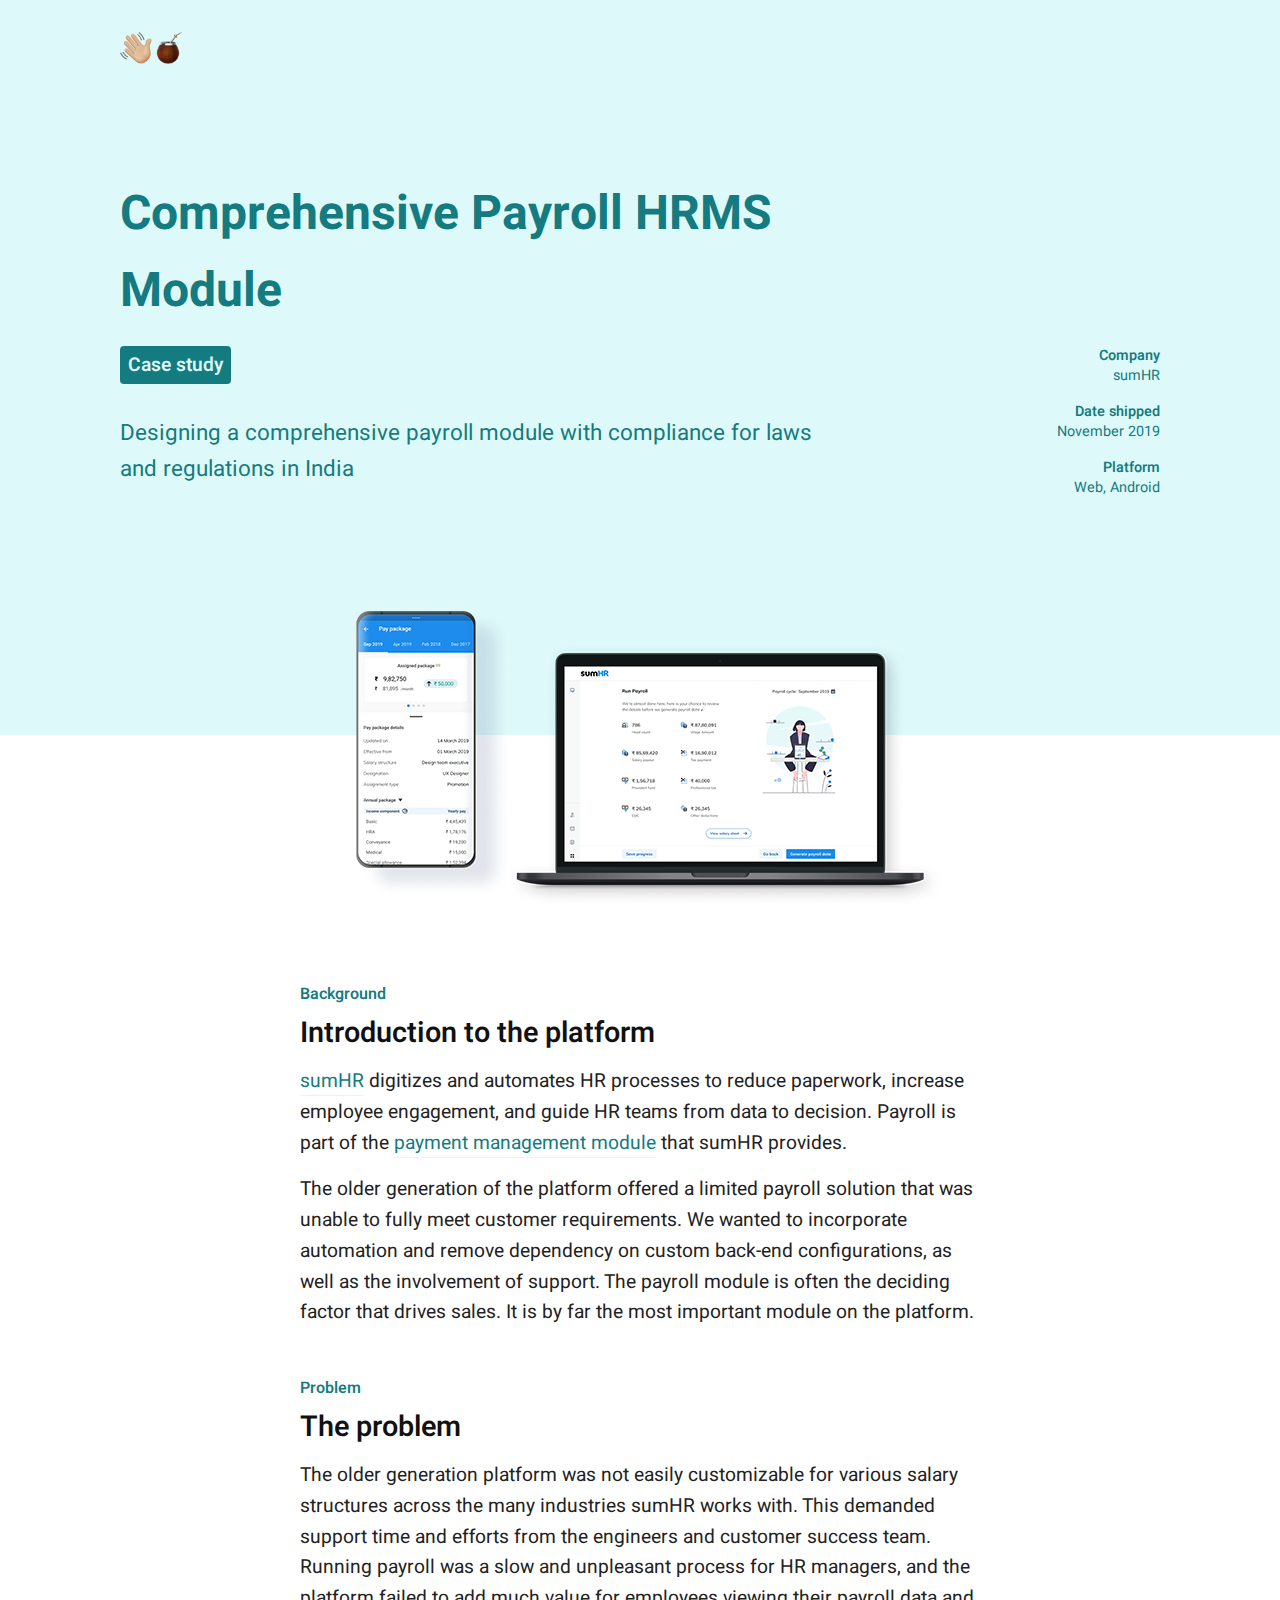
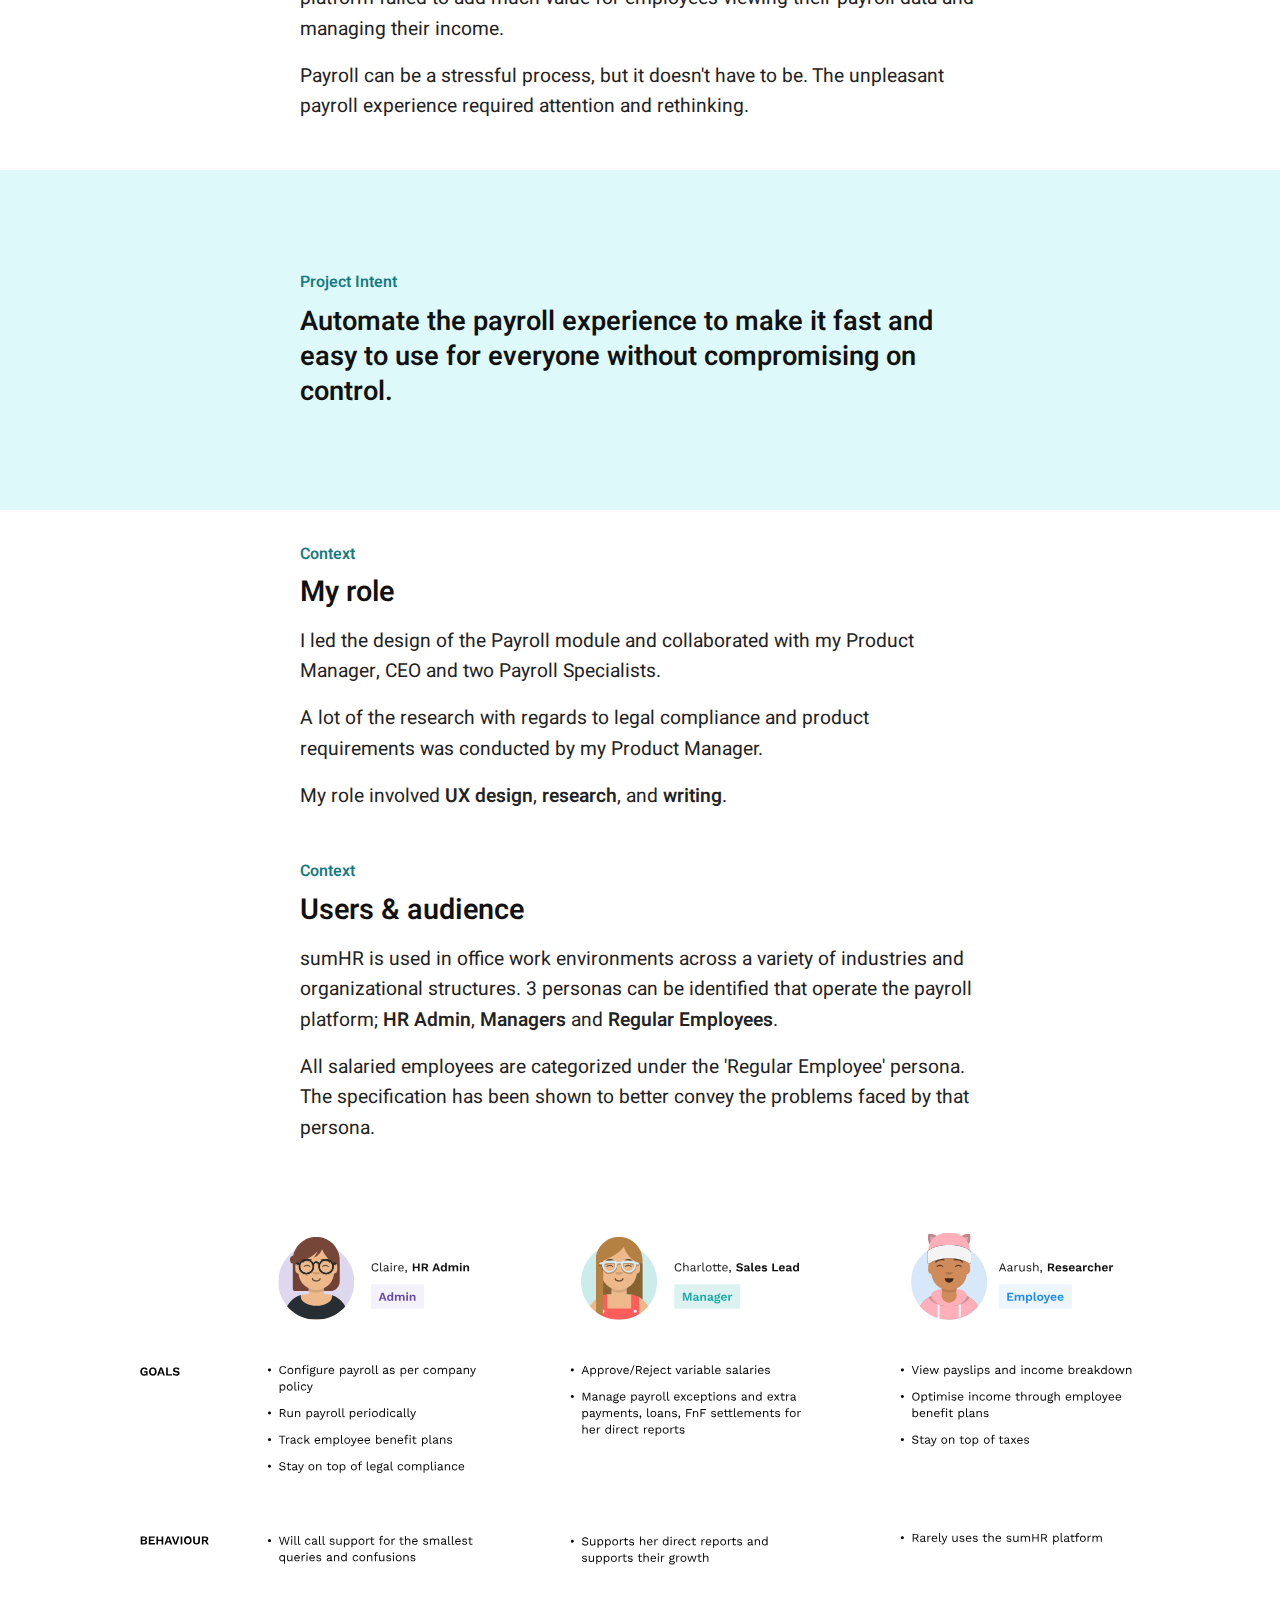
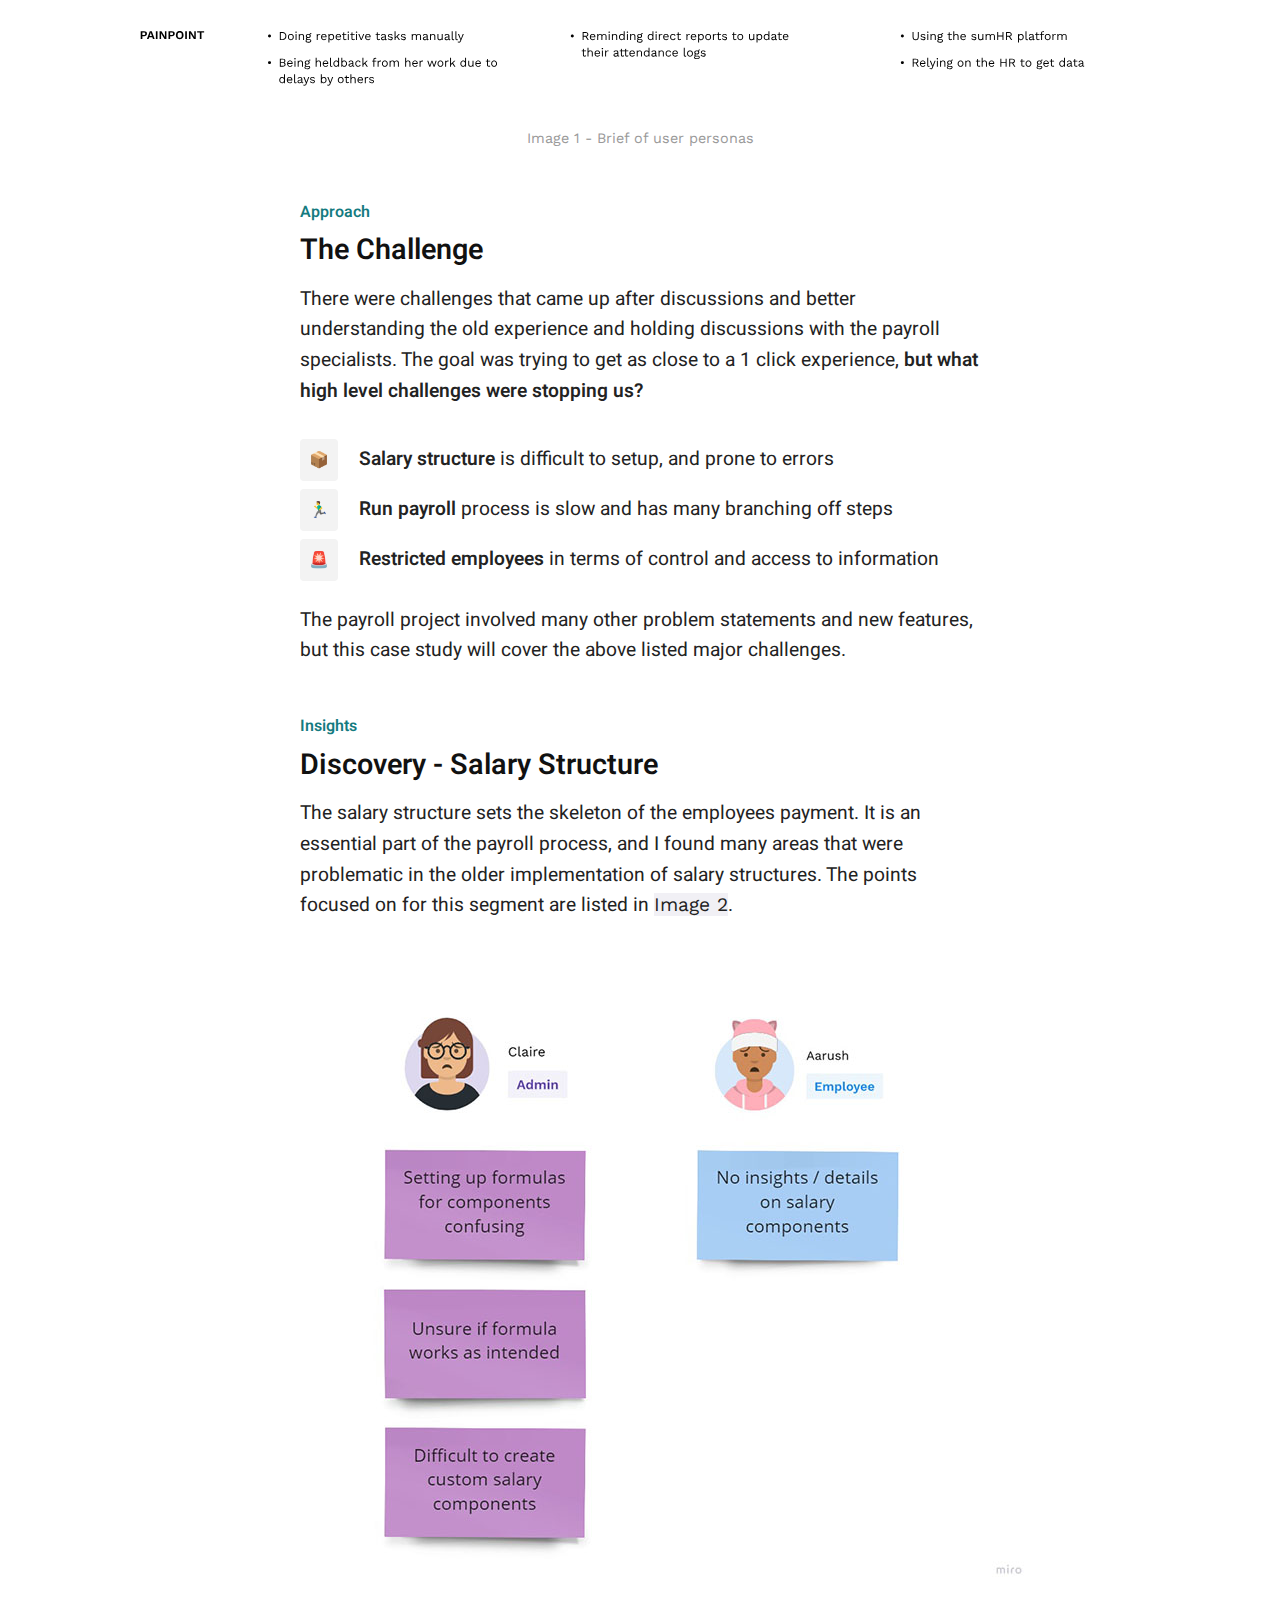
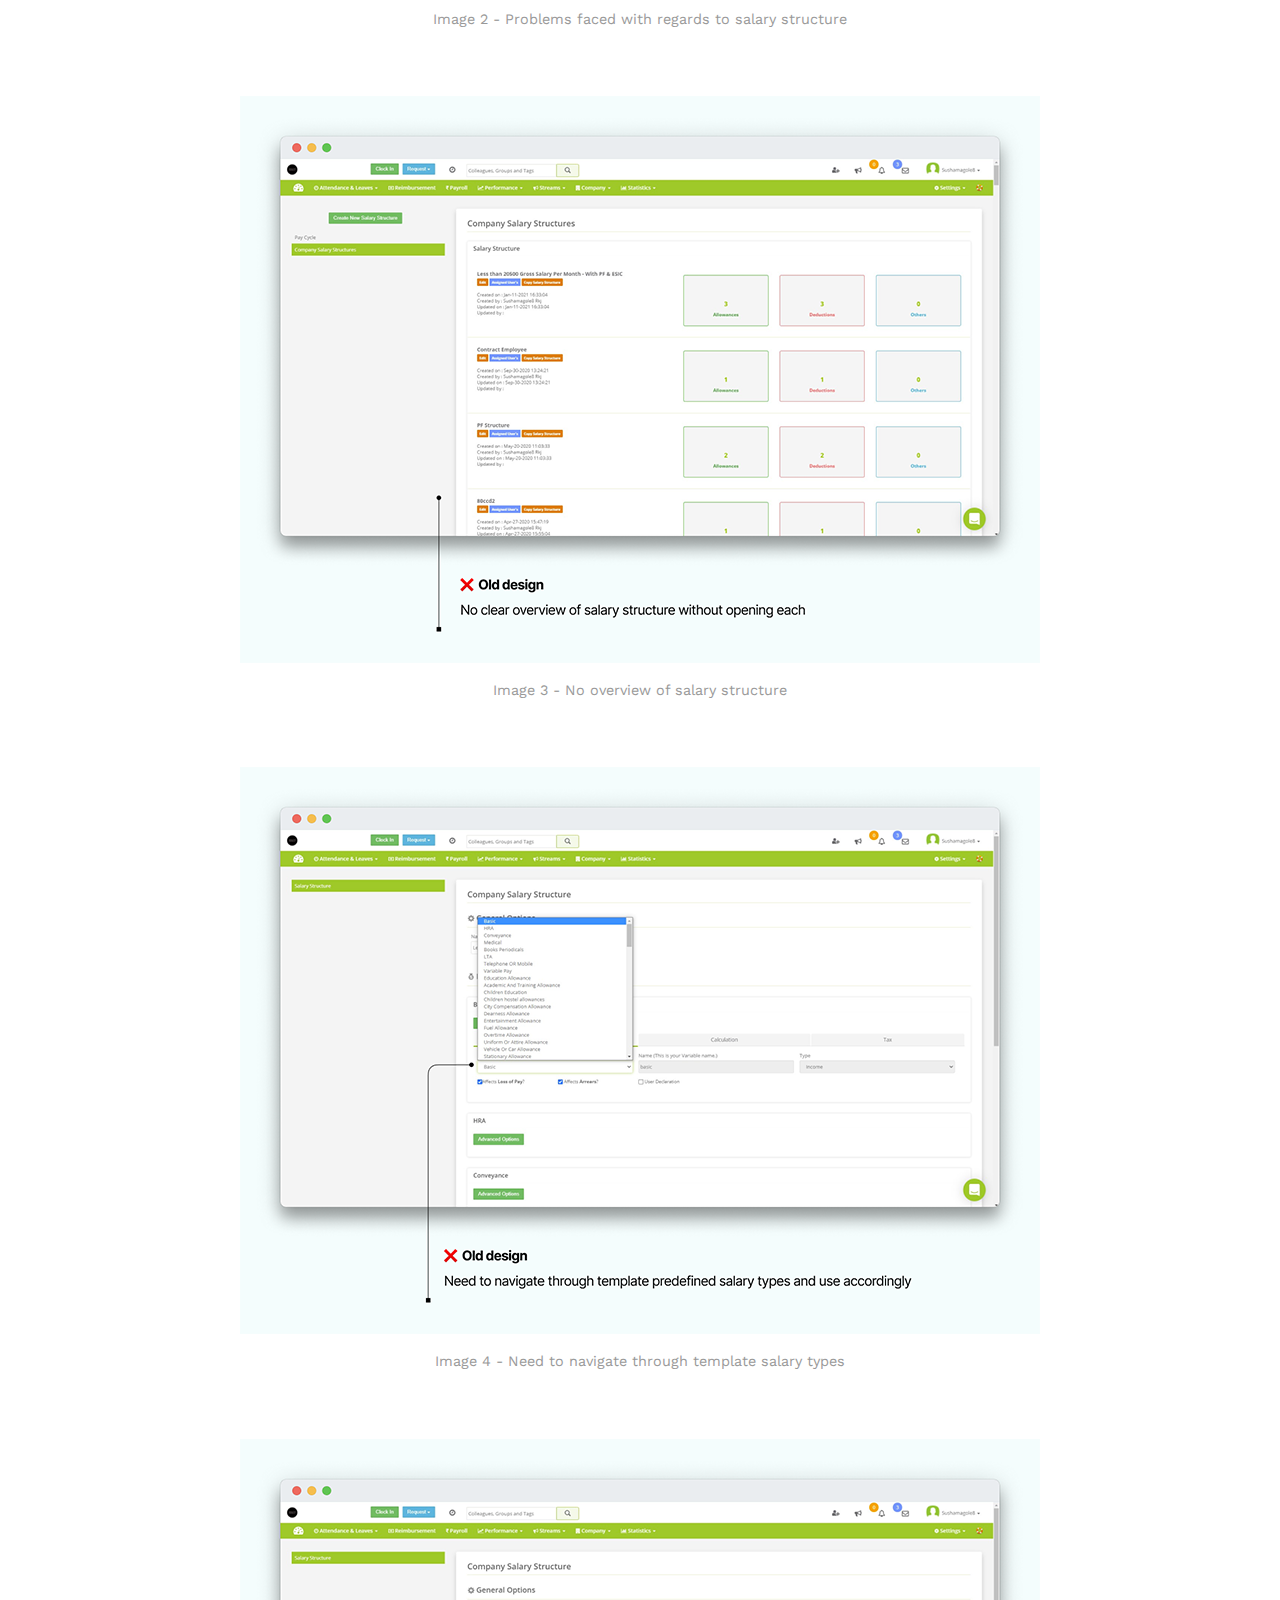
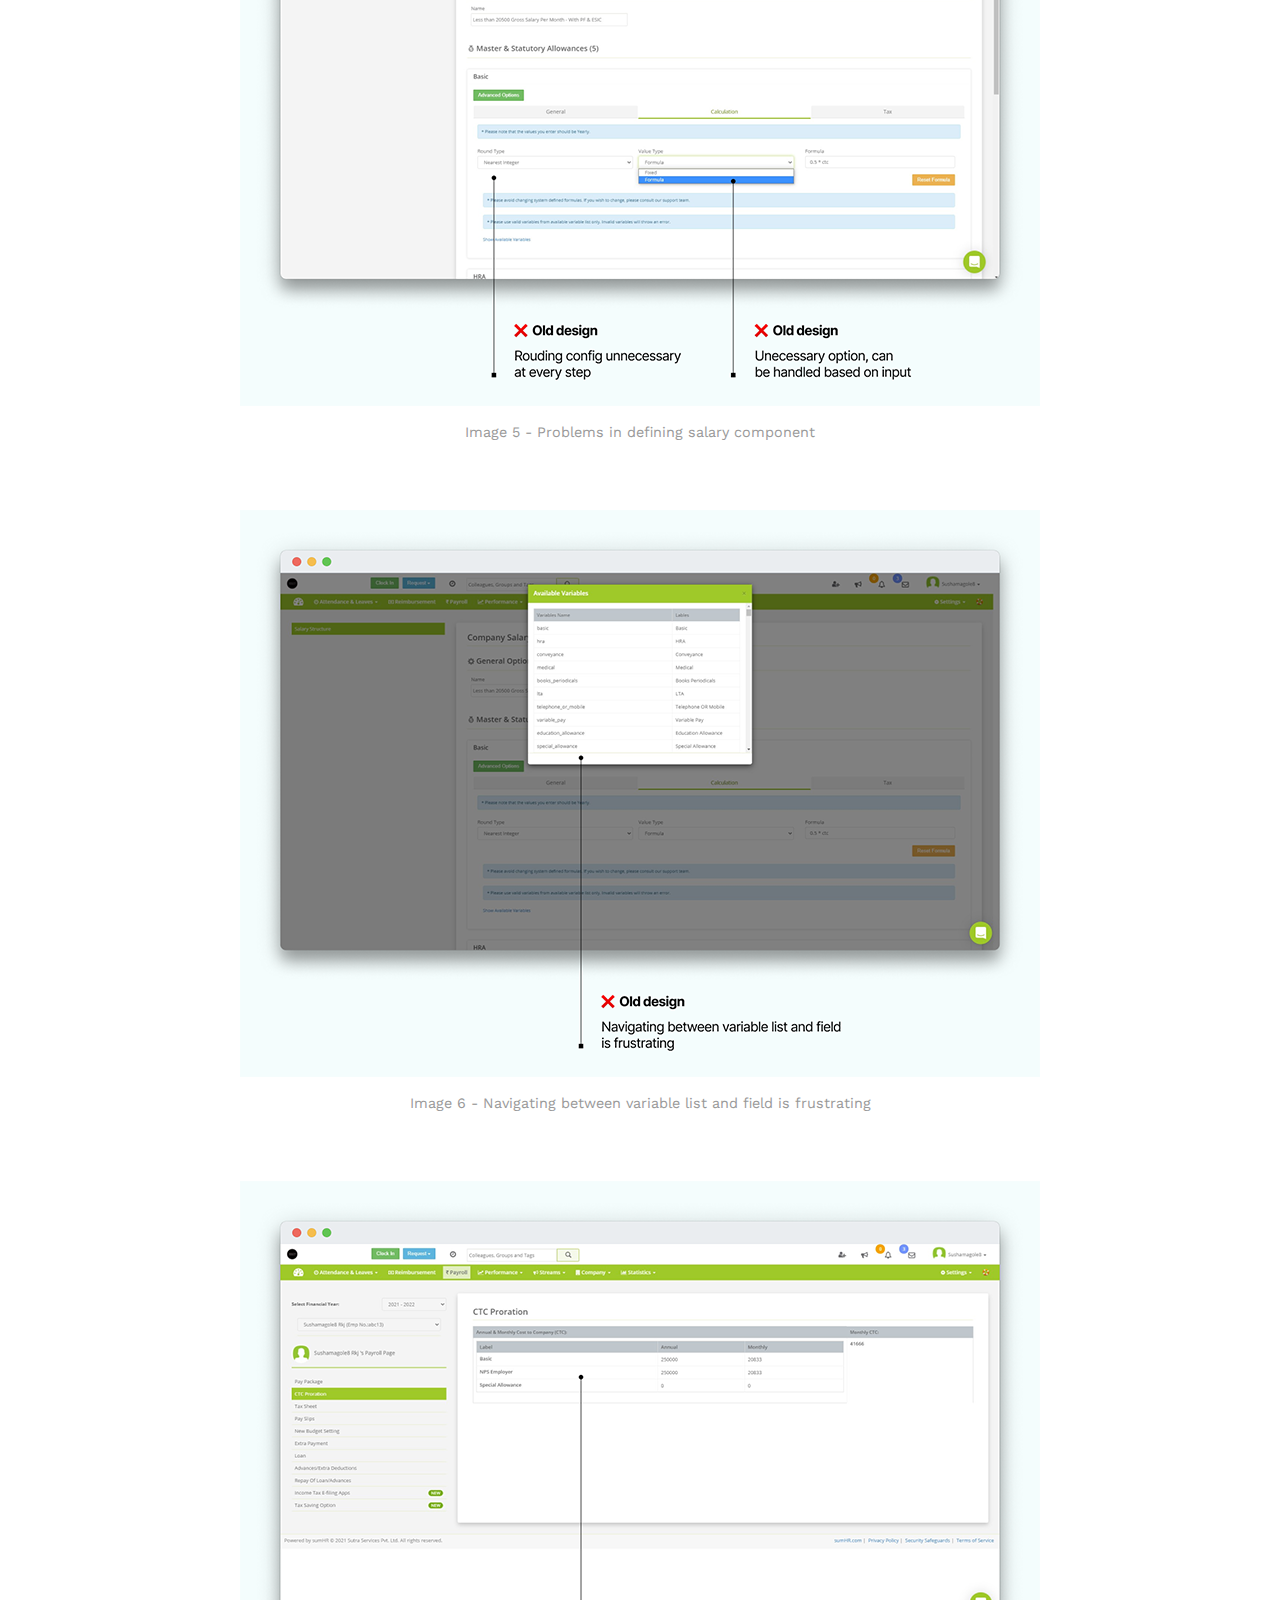
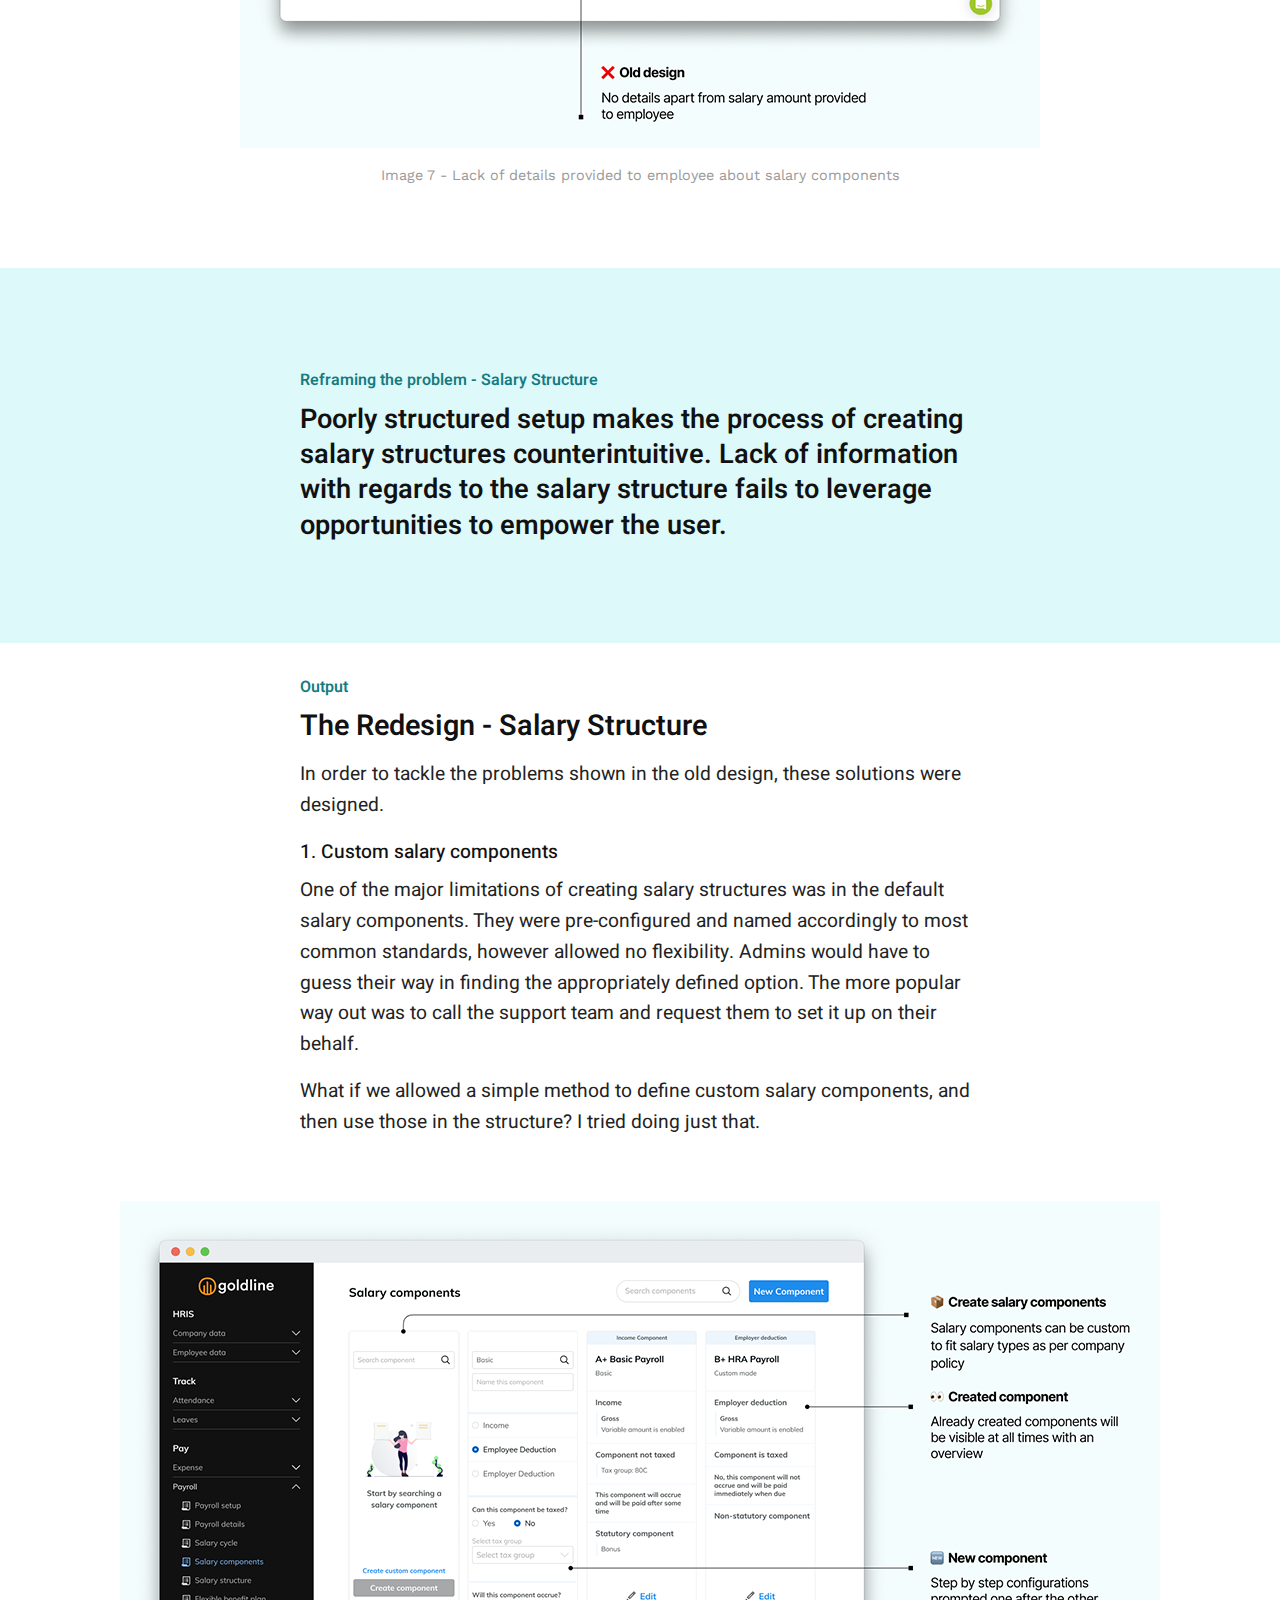
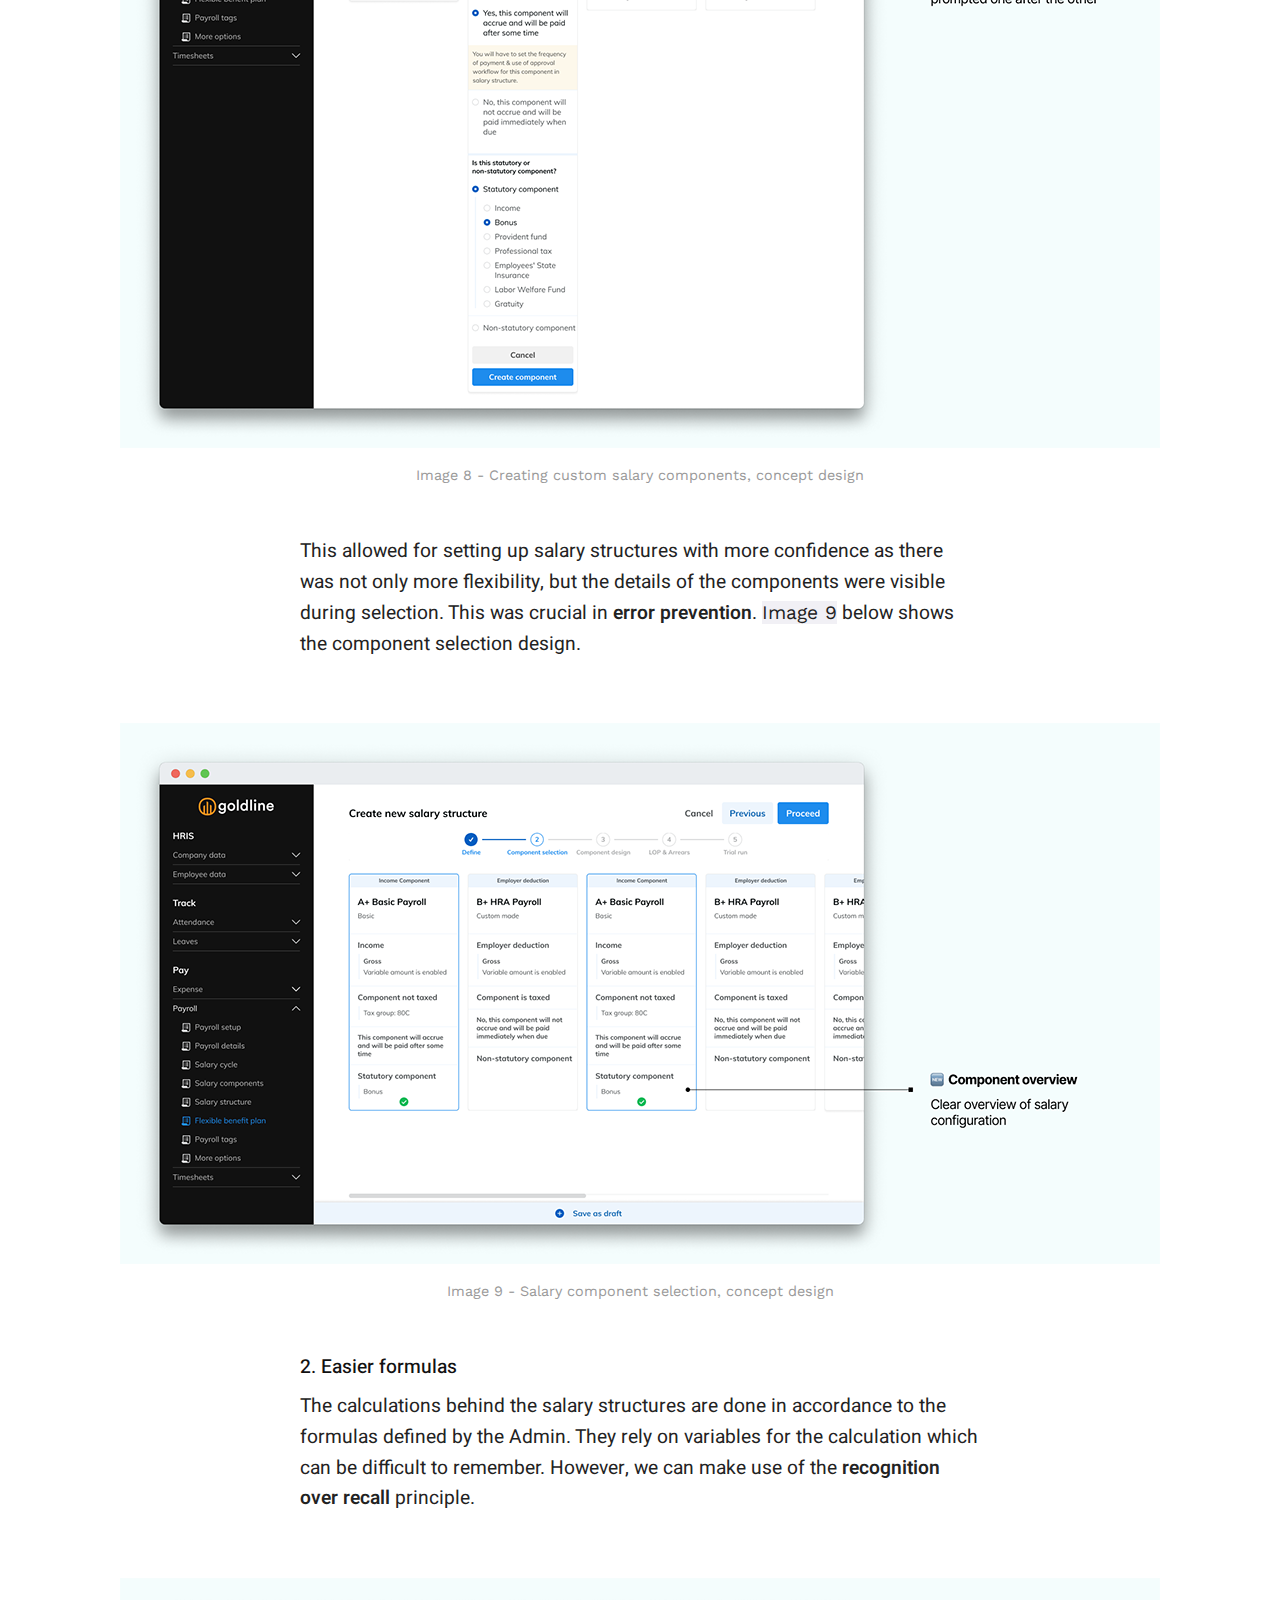
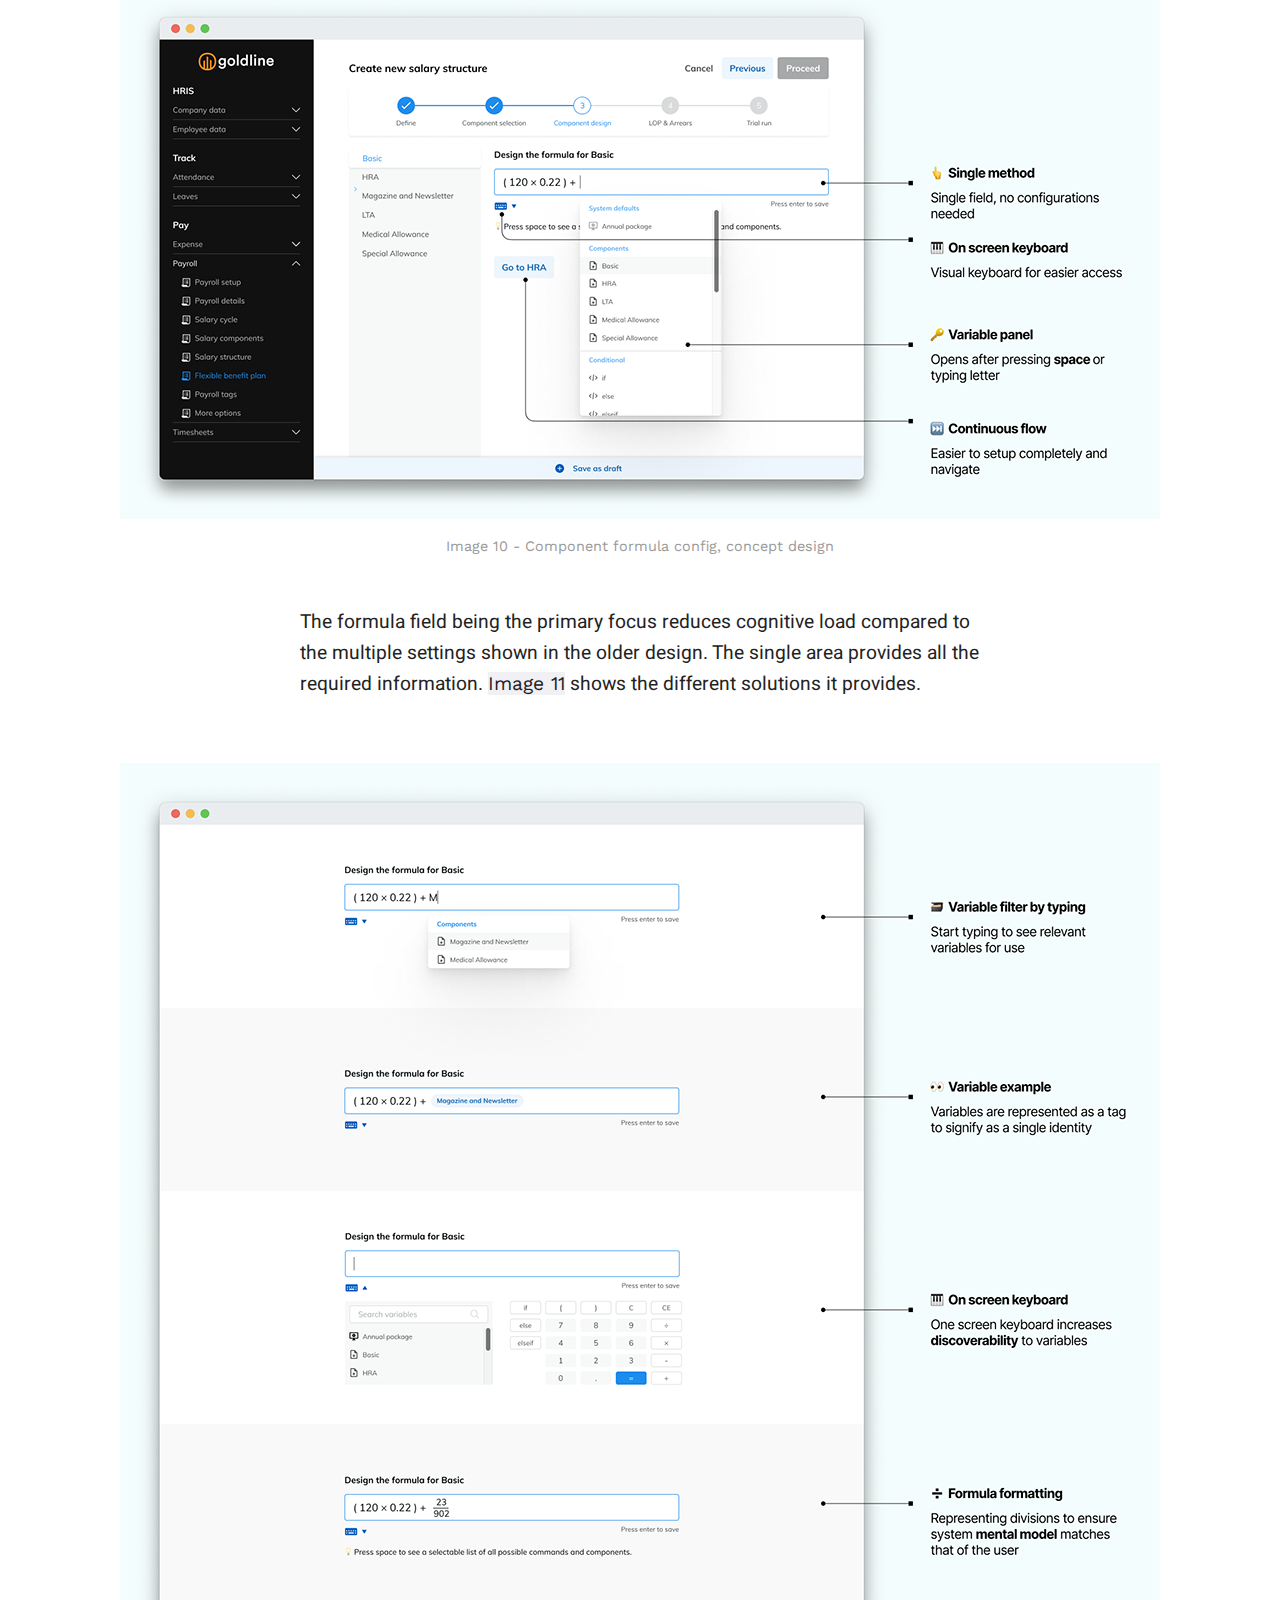
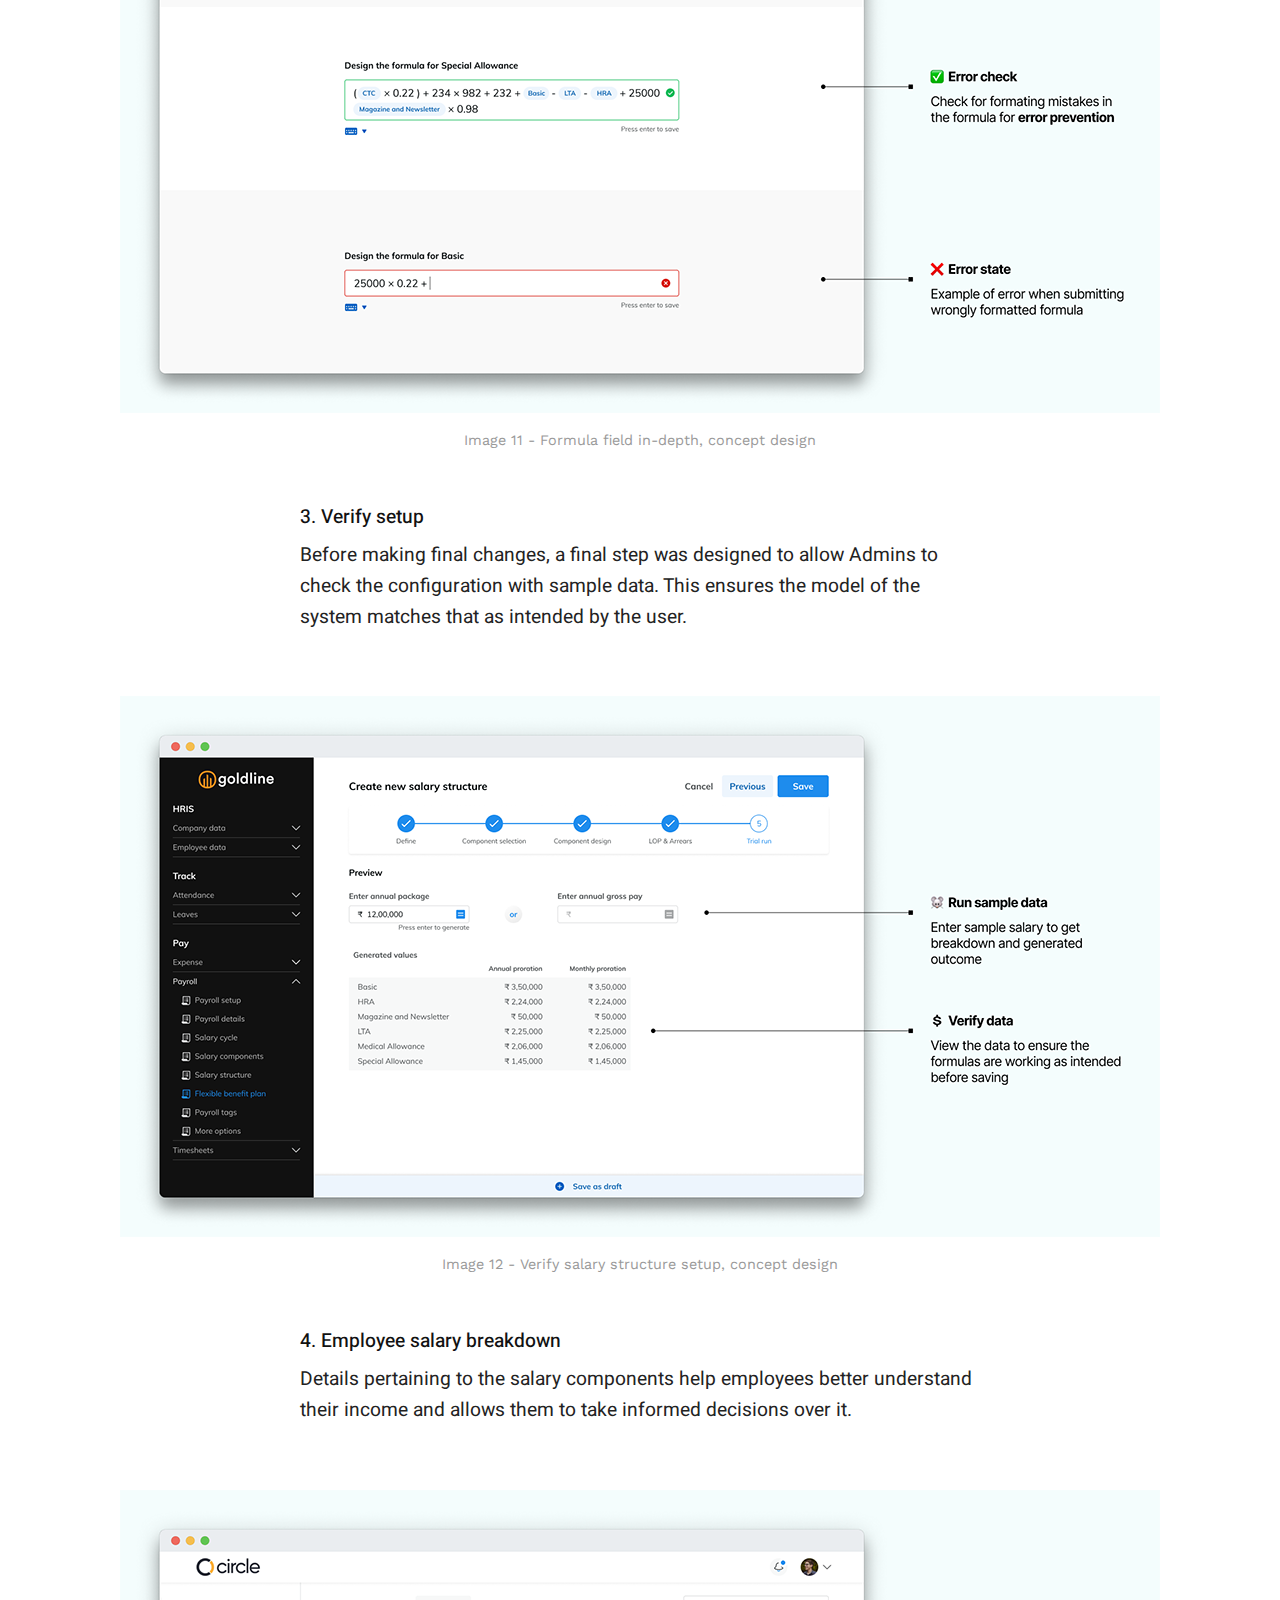
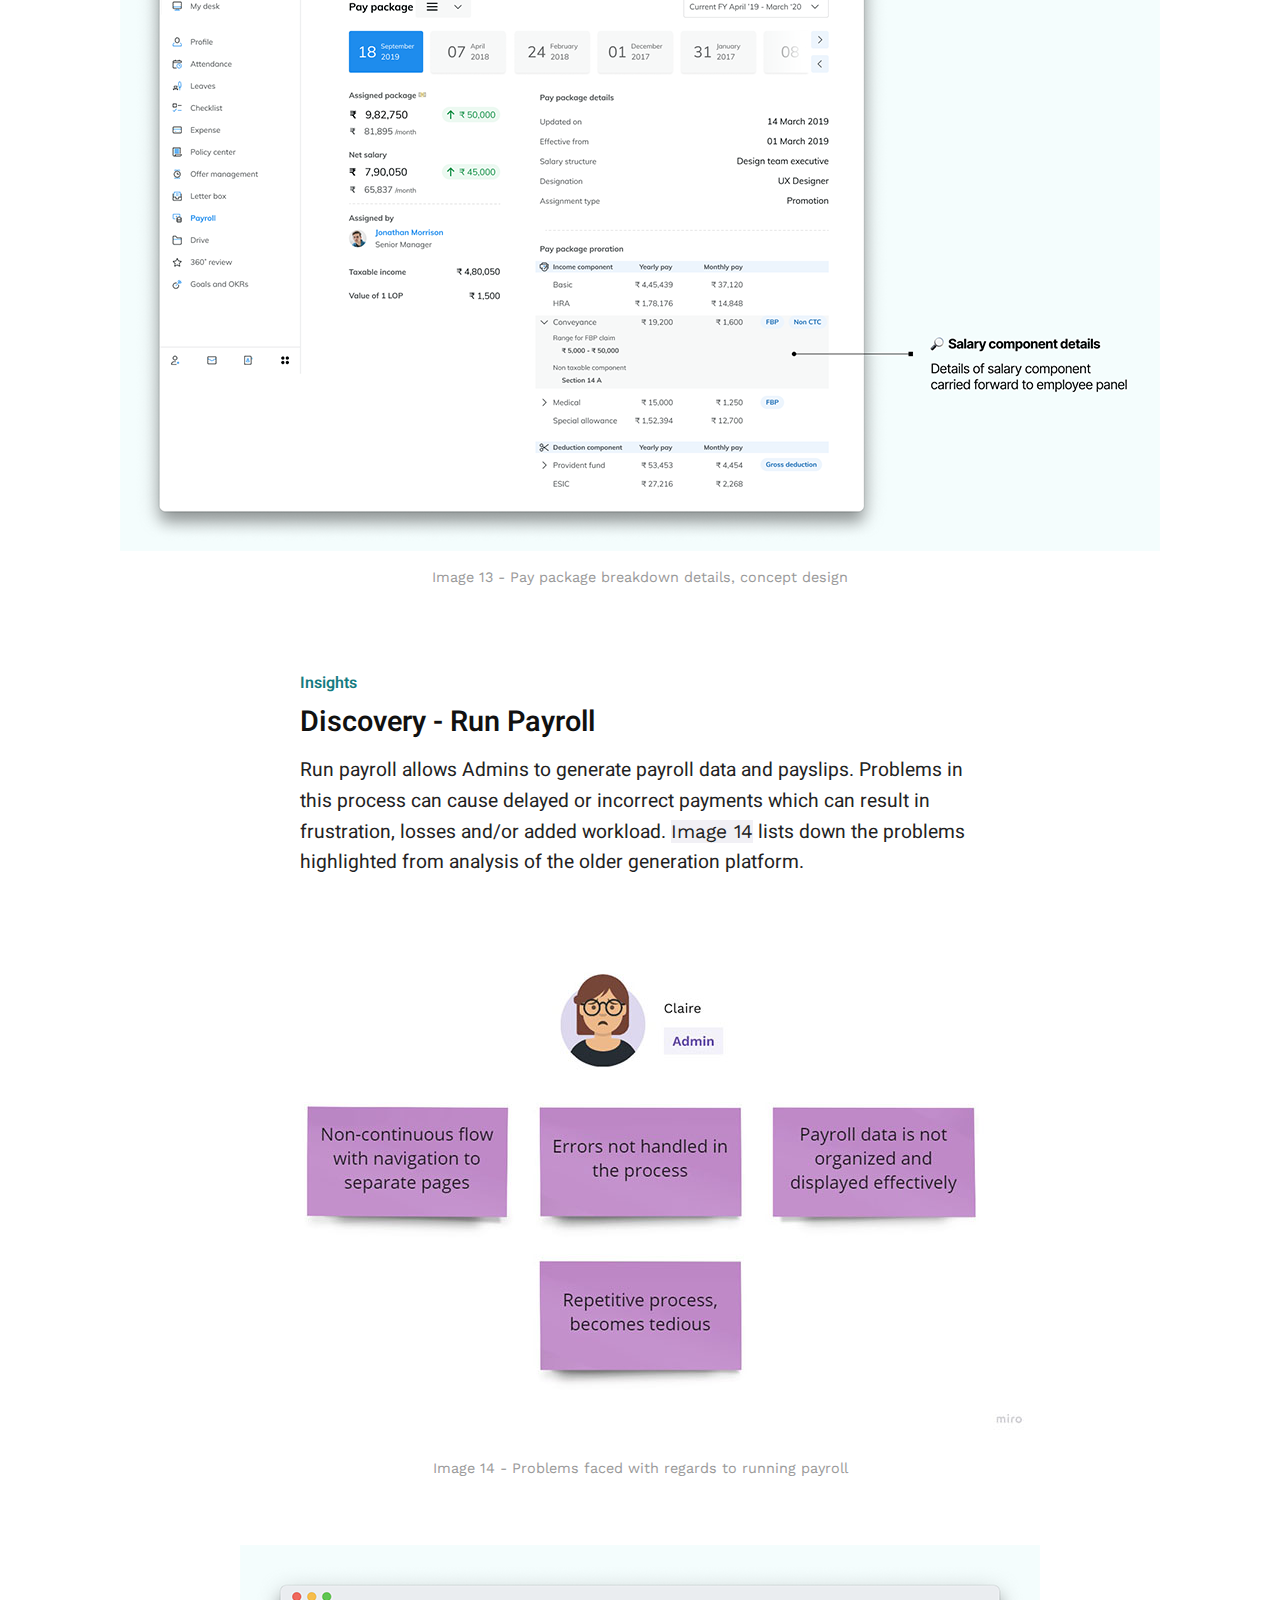
==== payroll-module.html @ 57063046 "try 2" ====
<!DOCTYPE html>
<html lang="en">
  <head>
    <title>Payroll Module / Heramb Khanvilkar</title>
    <meta charset="utf-8" />

    <meta name="viewport" content="width=device-width, initial-scale=1.0" />

    <link rel="stylesheet" type="text/css" href="css/myStyle.css" />
    <script type="text/javascript" src="./magic.js"></script>

    <link rel="preconnect" href="https://fonts.gstatic.com" />
    <link
      href="https://fonts.googleapis.com/css2?family=Heebo:wght@400;500;600;700;800;900&display=swap"
      rel="stylesheet"
    />
    <link
      href="https://fonts.googleapis.com/css2?family=Work+Sans&display=swap"
      rel="stylesheet"
    />

    <link
      rel="apple-touch-icon"
      sizes="180x180"
      href="favicon/apple-touch-icon.png"
    />
    <link
      rel="icon"
      type="image/png"
      sizes="32x32"
      href="favicon/favicon-32x32.png"
    />
    <link
      rel="icon"
      type="image/png"
      sizes="16x16"
      href="favicon/favicon-16x16.png"
    />
    <link rel="manifest" href="favicon/site.webmanifest" />
  </head>

  <body>
    <div class="bodyContainer">
      <!-- floating go to top button -->
      <div onclick="scrollToTop()" id="topBtn" class="go-top">
        <img src="./svg/point-up.svg" alt="Scroll to top button" />
      </div>

      <div class="greenBG">
        <div class="projHeadContainer">
          <nav class="navigationBar">
            <a href="./" class="navLogo">
              <img
                src="./svg/portfolio-logo.png"
                alt="Shoe Bum emoji logo"
                class="shoebumLogo"
              />
            </a>
          </nav>

          <div class="projectHeadGrid">
            <div class="pageTitle">
              <span class="projectTitleText"
                >Comprehensive Payroll HRMS Module</span
              >
            </div>

            <div class="titleDesc">
              <span class="caseStudyText greenCaseStudy">Case study</span>

              <span class="projectDescText"
                >Designing a comprehensive payroll module with compliance for
                laws and regulations in India
              </span>
            </div>

            <div class="projectSpecs">
              <span class="specLabel">Company</span>
              <span class="specData">sumHR</span>

              <span class="specLabel">Date shipped</span>
              <span class="specData">November 2019</span>

              <span class="specLabel">Platform</span>
              <span class="specData">Web, Android</span>
            </div>
          </div>
        </div>
      </div>

      <div class="projectContainer">
        <div class="projectImageDiv">
          <img
            src="./svg/payroll/payroll-cover.png"
            alt="Cover image of payroll platform"
            class="projectImage"
          />
        </div>
      </div>

      <div class="contentContainer m-bottom-32">
        <div class="tinyHeading greenText">Background</div>

        <div class="bigHeading">Introduction to the platform</div>

        <p class="paraContent">
          <a
            href="https://www.sumhr.com"
            target="_blank"
            class="inContentLinkGreen"
            >sumHR</a
          >
          digitizes and automates HR processes to reduce paperwork, increase
          employee engagement, and guide HR teams from data to decision. Payroll
          is part of the
          <a
            href="https://www.sumhr.com/payroll-software"
            class="inContentLinkGreen"
            target="_blank"
            >payment management module</a
          >
          that sumHR provides.
        </p>

        <p class="paraContent">
          The older generation of the platform offered a limited payroll
          solution that was unable to fully meet customer requirements. We
          wanted to incorporate automation and remove dependency on custom
          back-end configurations, as well as the involvement of support. The
          payroll module is often the deciding factor that drives sales. It is
          by far the most important module on the platform.
        </p>
      </div>

      <div class="contentContainer m-bottom-32">
        <div class="tinyHeading greenText">Problem</div>

        <div class="bigHeading">The problem</div>

        <p class="paraContent">
          The older generation platform was not easily customizable for various
          salary structures across the many industries sumHR works with. This
          demanded support time and efforts from the engineers and customer
          success team. Running payroll was a slow and unpleasant process for HR
          managers, and the platform failed to add much value for employees
          viewing their payroll data and managing their income.
        </p>

        <p class="paraContent">
          Payroll can be a stressful process, but it doesn't have to be. The
          unpleasant payroll experience required attention and rethinking.
        </p>
      </div>

      <div class="highlightSection greenBackground m-bottom-32">
        <div class="statementContainer">
          <div class="tinyHeading greenText">Project Intent</div>

          <div class="statementText">
            Automate the payroll experience to make it fast and easy to use for
            everyone without compromising on control.
          </div>
        </div>
      </div>

      <div class="contentContainer m-bottom-32">
        <div class="tinyHeading greenText">Context</div>

        <div class="bigHeading">My role</div>

        <p class="paraContent">
          I led the design of the Payroll module and collaborated with my
          Product Manager, CEO and two Payroll Specialists.
        </p>

        <p class="paraContent">
          A lot of the research with regards to legal compliance and product
          requirements was conducted by my Product Manager.
        </p>

        <p class="paraContent">
          My role involved
          <span class="fw-600">UX design</span>,
          <span class="fw-600">research</span>, and
          <span class="fw-600">writing</span>.
        </p>
      </div>

      <div class="contentContainer m-bottom-32">
        <div class="tinyHeading greenText">Context</div>

        <div class="bigHeading">Users & audience</div>

        <p class="paraContent">
          sumHR is used in office work environments across a variety of
          industries and organizational structures. 3 personas can be identified
          that operate the payroll platform;
          <span class="fw-600">HR Admin</span>,
          <span class="fw-600">Managers</span> and
          <span class="fw-600">Regular Employees</span>.
        </p>

        <p class="paraContent">
          All salaried employees are categorized under the 'Regular Employee'
          persona. The specification has been shown to better convey the
          problems faced by that persona.
        </p>
      </div>

      <div class="inLineimageContainer m-bottom-32">
        <div class="imageContainer">
          <figure>
            <img
              src="./svg/payroll/user-persona-payroll.svg"
              alt="Brief of user personas"
              class="oneImageClass"
            />
            <figcaption>Image 1 - Brief of user personas</figcaption>
          </figure>
        </div>
      </div>

      <div class="contentContainer m-bottom-32">
        <div class="tinyHeading greenText">Approach</div>

        <div class="bigHeading">The Challenge</div>

        <p class="paraContent m-bottom-32">
          There were challenges that came up after discussions and better
          understanding the old experience and holding discussions with the
          payroll specialists. The goal was trying to get as close to a 1 click
          experience,
          <span class="fw-600"
            >but what high level challenges were stopping us?</span
          >
        </p>

        <ul class="uList m-bottom-16">
          <li>
            <div class="bulletIcon">📦</div>
            <span class="fw-600">Salary structure </span>
            is difficult to setup, and prone to errors
          </li>
          <li>
            <div class="bulletIcon">🏃‍♂️</div>
            <span class="fw-600">Run payroll </span>
            process is slow and has many branching off steps
          </li>
          <li>
            <div class="bulletIcon">🚨</div>
            <span class="fw-600">Restricted employees </span>
            in terms of control and access to information
          </li>
        </ul>

        <p class="paraContent">
          The payroll project involved many other problem statements and new
          features, but this case study will cover the above listed major
          challenges.
        </p>
      </div>

      <div class="contentContainer m-bottom-32">
        <div class="tinyHeading greenText">Insights</div>

        <div class="bigHeading">Discovery - Salary Structure</div>

        <p class="paraContent">
          The salary structure sets the skeleton of the employees payment. It is
          an essential part of the payroll process, and I found many areas that
          were problematic in the older implementation of salary structures. The
          points focused on for this segment are listed in
          <span class="imageLink">Image 2</span>.
        </p>
      </div>

      <div class="inLineimageContainer m-bottom-32">
        <div class="imageContainer">
          <figure>
            <img
              src="./svg/payroll/structure-problems.jpg"
              alt="Problems faced with regards to salary structure"
              class="oneImageClass image800"
            />
            <figcaption>
              Image 2 - Problems faced with regards to salary structure
            </figcaption>
          </figure>
        </div>
      </div>

      <div class="inLineimageContainer m-bottom-32">
        <div class="imageContainer m-bottom-32">
          <figure>
            <img
              src="./svg/payroll/salary-structure-problem-ss-1.png"
              alt="No overview of salary structure"
              class="oneImageClass image800"
            />
            <figcaption>Image 3 - No overview of salary structure</figcaption>
          </figure>
        </div>

        <div class="imageContainer m-bottom-32">
          <figure>
            <img
              src="./svg/payroll/salary-structure-problem-ss-2.png"
              alt="Need to navigate through template salary types"
              class="oneImageClass image800"
            />
            <figcaption>
              Image 4 - Need to navigate through template salary types
            </figcaption>
          </figure>
        </div>

        <div class="imageContainer m-bottom-32">
          <figure>
            <img
              src="./svg/payroll/salary-structure-problem-ss-3.png"
              alt="Problems in defining salary component"
              class="oneImageClass image800"
            />
            <figcaption>
              Image 5 - Problems in defining salary component
            </figcaption>
          </figure>
        </div>

        <div class="imageContainer m-bottom-32">
          <figure>
            <img
              src="./svg/payroll/salary-structure-problem-ss-4.png"
              alt="Navigating between variable list and field is frustrating"
              class="oneImageClass image800"
            />
            <figcaption>
              Image 6 - Navigating between variable list and field is
              frustrating
            </figcaption>
          </figure>
        </div>

        <div class="imageContainer m-bottom-32">
          <figure>
            <img
              src="./svg/payroll/salary-structure-problem-ss-5.png"
              alt="Lack of details provided to employee about salary
              components"
              class="oneImageClass image800"
            />
            <figcaption>
              Image 7 - Lack of details provided to employee about salary
              components
            </figcaption>
          </figure>
        </div>
      </div>

      <div class="highlightSection greenBackground m-bottom-32">
        <div class="statementContainer">
          <div class="tinyHeading greenText">
            Reframing the problem - Salary Structure
          </div>

          <div class="statementText">
            Poorly structured setup makes the process of creating salary
            structures counterintuitive. Lack of information with regards to the
            salary structure fails to leverage opportunities to empower the
            user.
          </div>
        </div>
      </div>

      <div class="contentContainer m-bottom-32">
        <div class="tinyHeading greenText">Output</div>

        <div class="bigHeading">The Redesign - Salary Structure</div>

        <p class="paraContent">
          In order to tackle the problems shown in the old design, these
          solutions were designed.
        </p>

        <div class="olHeading">1. Custom salary components</div>

        <p class="paraContent">
          One of the major limitations of creating salary structures was in the
          default salary components. They were pre-configured and named
          accordingly to most common standards, however allowed no flexibility.
          Admins would have to guess their way in finding the appropriately
          defined option. The more popular way out was to call the support team
          and request them to set it up on their behalf.
        </p>

        <p class="paraContent">
          What if we allowed a simple method to define custom salary components,
          and then use those in the structure? I tried doing just that.
        </p>
      </div>

      <div class="inLineimageContainer m-bottom-32">
        <div class="imageContainer">
          <figure>
            <img
              src="./svg/payroll/salary-hifi-1.png"
              alt="Creating custom salary components, concept design"
              class="oneImageClass"
            />
            <figcaption>
              Image 8 - Creating custom salary components, concept design
            </figcaption>
          </figure>
        </div>
      </div>

      <div class="contentContainer m-bottom-32">
        <p class="paraContent">
          This allowed for setting up salary structures with more confidence as
          there was not only more flexibility, but the details of the components
          were visible during selection. This was crucial in
          <span class="fw-600">error prevention</span>.
          <span class="imageLink">Image 9</span> below shows the component
          selection design.
        </p>
      </div>

      <div class="inLineimageContainer m-bottom-32">
        <div class="imageContainer">
          <figure>
            <img
              src="./svg/payroll/salary-hifi-2.png"
              alt="Salary component selection, concept design"
              class="oneImageClass"
            />
            <figcaption>
              Image 9 - Salary component selection, concept design
            </figcaption>
          </figure>
        </div>
      </div>

      <div class="contentContainer m-bottom-32">
        <div class="olHeading">2. Easier formulas</div>

        <p class="paraContent">
          The calculations behind the salary structures are done in accordance
          to the formulas defined by the Admin. They rely on variables for the
          calculation which can be difficult to remember. However, we can make
          use of the
          <span class="fw-600">recognition over recall</span> principle.
        </p>
      </div>

      <div class="inLineimageContainer m-bottom-32">
        <div class="imageContainer">
          <figure>
            <img
              src="./svg/payroll/salary-hifi-3.png"
              alt="Component formula config, concept design"
              class="oneImageClass"
            />
            <figcaption>
              Image 10 - Component formula config, concept design
            </figcaption>
          </figure>
        </div>
      </div>

      <div class="contentContainer m-bottom-32">
        <p class="paraContent">
          The formula field being the primary focus reduces cognitive load
          compared to the multiple settings shown in the older design. The
          single area provides all the required information.
          <span class="imageLink">Image 11</span> shows the different solutions
          it provides.
        </p>
      </div>

      <div class="inLineimageContainer m-bottom-32">
        <div class="imageContainer">
          <figure>
            <img
              src="./svg/payroll/salary-hifi-4.png"
              alt="Formula field in-depth, concept design"
              class="oneImageClass"
            />
            <figcaption>
              Image 11 - Formula field in-depth, concept design
            </figcaption>
          </figure>
        </div>
      </div>

      <div class="contentContainer m-bottom-32">
        <div class="olHeading">3. Verify setup</div>

        <p class="paraContent">
          Before making final changes, a final step was designed to allow Admins
          to check the configuration with sample data. This ensures the model of
          the system matches that as intended by the user.
        </p>
      </div>

      <div class="inLineimageContainer m-bottom-32">
        <div class="imageContainer">
          <figure>
            <img
              src="./svg/payroll/salary-hifi-5.png"
              alt="Verify salary structure setup, concept design"
              class="oneImageClass"
            />
            <figcaption>
              Image 12 - Verify salary structure setup, concept design
            </figcaption>
          </figure>
        </div>
      </div>

      <div class="contentContainer m-bottom-32">
        <div class="olHeading">4. Employee salary breakdown</div>

        <p class="paraContent">
          Details pertaining to the salary components help employees better
          understand their income and allows them to take informed decisions
          over it.
        </p>
      </div>

      <div class="inLineimageContainer m-bottom-64">
        <div class="imageContainer">
          <figure>
            <img
              src="./svg/payroll/salary-hifi-6.png"
              alt="Pay package breakdown details, concept design"
              class="oneImageClass"
            />
            <figcaption>
              Image 13 - Pay package breakdown details, concept design
            </figcaption>
          </figure>
        </div>
      </div>

      <div class="contentContainer m-bottom-32">
        <div class="tinyHeading greenText">Insights</div>

        <div class="bigHeading">Discovery - Run Payroll</div>

        <p class="paraContent">
          Run payroll allows Admins to generate payroll data and payslips.
          Problems in this process can cause delayed or incorrect payments which
          can result in frustration, losses and/or added workload.
          <span class="imageLink">Image 14</span> lists down the problems
          highlighted from analysis of the older generation platform.
        </p>
      </div>

      <div class="inLineimageContainer m-bottom-32">
        <div class="imageContainer">
          <figure>
            <img
              src="./svg/payroll/run-problems.jpg"
              alt="Problems faced with regards to running payroll"
              class="oneImageClass image800"
            />
            <figcaption>
              Image 14 - Problems faced with regards to running payroll
            </figcaption>
          </figure>
        </div>
      </div>

      <div class="inLineimageContainer m-bottom-32">
        <div class="imageContainer m-bottom-32">
          <figure>
            <img
              src="./svg/payroll/run-problem-ss-1.png"
              alt="No way to know which payroll data generated"
              class="oneImageClass image800"
            />
            <figcaption>
              Image 15 - No way to know which payroll data generated
            </figcaption>
          </figure>
        </div>

        <div class="imageContainer m-bottom-32">
          <figure>
            <img
              src="./svg/payroll/run-problem-ss-2.png"
              alt="Have to check errors individually"
              class="oneImageClass image800"
            />
            <figcaption>
              Image 16 - Have to check errors individually
            </figcaption>
          </figure>
        </div>

        <div class="imageContainer m-bottom-32">
          <figure>
            <img
              src="./svg/payroll/run-problem-ss-3.png"
              alt="Errors handled by redirection to new page"
              class="oneImageClass image800"
            />
            <figcaption>
              Image 17 - Errors handled by redirection to new page
            </figcaption>
          </figure>
        </div>

        <div class="imageContainer m-bottom-32">
          <figure>
            <img
              src="./svg/payroll/run-problem-ss-4.png"
              alt="Unnecessary step without any action"
              class="oneImageClass image800"
            />
            <figcaption>
              Image 18 - Unnecessary step without any action
            </figcaption>
          </figure>
        </div>

        <div class="imageContainer m-bottom-32">
          <figure>
            <img
              src="./svg/payroll/run-problem-ss-5.png"
              alt="No continuous flow"
              class="oneImageClass image800"
            />
            <figcaption>Image 19 - No continuous flow</figcaption>
          </figure>
        </div>

        <div class="imageContainer m-bottom-32">
          <figure>
            <img
              src="./svg/payroll/run-problem-ss-6.png"
              alt="Data table with 30+ columns"
              class="oneImageClass image800"
            />
            <figcaption>Image 20 - Data table with 30+ columns</figcaption>
          </figure>
        </div>

        <div class="imageContainer m-bottom-32">
          <figure>
            <img
              src="./svg/payroll/run-problem-ss-7.png"
              alt="Process requires to be repeated to generate salary slip"
              class="oneImageClass image800"
            />
            <figcaption>
              Image 21 - Process requires to be repeated to generate salary slip
            </figcaption>
          </figure>
        </div>
      </div>

      <div class="highlightSection greenBackground m-bottom-32">
        <div class="statementContainer">
          <div class="tinyHeading greenText">
            Reframing the problem - Run Payroll
          </div>

          <div class="statementText">
            Non-continuous flow with multiple branching off steps made the run
            payroll process slow, confusing and demanded training as well as
            support.
          </div>
        </div>
      </div>

      <div class="contentContainer m-bottom-32">
        <div class="tinyHeading greenText">Output</div>

        <div class="bigHeading">The Redesign - Run Payroll</div>

        <p class="paraContent m-bottom-32">
          In order to tackle the problems shown in the old design, these
          solutions were designed.
        </p>

        <div class="olHeading">1. Smart payroll</div>

        <p class="paraContent">
          There's three major steps to running payroll;
          <span class="fw-600">generating payroll data</span> to determine the
          salary amount, <span class="fw-600">transferring the money</span>, and
          <span class="fw-600">generating payslips</span>. The platform supports
          two of these steps as transfers have to be handled manually at the
          bank.
        </p>

        <p class="paraContent">
          Generating the data is a multi step process that makes payroll
          unpleasant for Admins. Generating payslips is as simple as the click
          of a button. However, the older design made you walk through all the
          steps of generating data twice; once to generate the data, and again
          when generating payslips. This can be visualized in
          <span class="imageLink">Image 22</span>.
        </p>
      </div>

      <div class="inLineimageContainer m-bottom-32">
        <div class="imageContainer">
          <figure>
            <img
              src="./svg/payroll/run-concept-map.jpg"
              alt="Concept map of run payroll journey"
              class="oneImageClass"
            />
            <figcaption>
              Image 22 - Concept map of run payroll journey
            </figcaption>
          </figure>
        </div>
      </div>

      <div class="contentContainer m-bottom-32">
        <p class="paraContent">
          The system can automatically direct the Admin to the right step since
          they have to be completed in a predefined order.
        </p>

        <p class="paraContent">
          This also saves time in instances where the
          <span class="fw-600">bank sheet has been misplaced</span> and needs to
          be downloaded again.
        </p>
      </div>

      <div class="inLineimageContainer m-bottom-32">
        <div class="imageContainer">
          <figure>
            <img
              src="./svg/payroll/run-hifi-1.png"
              alt="Run payroll smart step selection, concept design"
              class="oneImageClass"
            />
            <figcaption>
              Image 23 - Run payroll smart step selection, concept design
            </figcaption>
          </figure>
        </div>
      </div>

      <div class="contentContainer m-bottom-32">
        <div class="olHeading">2. Error handling</div>

        <p class="paraContent">
          Running payroll smoothly relies on lot of external factors to be in
          place. From attendance logs being updated to salary structures being
          assigned, there's many things that can put a stop on payroll being
          run.
        </p>

        <p class="paraContent">
          From discussions with our Payroll Specialists, it was clear that the
          provision to update these factors from within the process was
          necessary. It was also highlighted that the entire payroll being
          halted due to missing data from 1-2 employees was a major setback.
        </p>

        <p class="paraContent">
          The designs I worked on made provision to handle all errors and blocks
          that came in the way of running payroll. For instances where the Admin
          may not have the required data, employees could be excluded in that
          run.
        </p>
      </div>

      <div class="inLineimageContainer m-bottom-32">
        <div class="imageContainer m-bottom-32">
          <figure>
            <img
              src="./svg/payroll/run-hifi-2.png"
              alt="Evaluating data for payroll, concept design"
              class="oneImageClass"
            />
            <figcaption>
              Image 24 - Evaluating data for payroll, concept design
            </figcaption>
          </figure>
        </div>

        <div class="imageContainer m-bottom-32">
          <figure>
            <img
              src="./svg/payroll/run-hifi-3.png"
              alt="Resolving missing data problems, concept design"
              class="oneImageClass"
            />
            <figcaption>
              Image 25 - Resolving missing data problems, concept design
            </figcaption>
          </figure>
        </div>

        <div class="imageContainer m-bottom-32">
          <figure>
            <img
              src="./svg/payroll/run-hifi-4.png"
              alt="Submit missing information, concept design"
              class="oneImageClass image680"
            />
            <figcaption>
              Image 26 - Submit missing information, concept design
            </figcaption>
          </figure>
        </div>
      </div>

      <div class="contentContainer m-bottom-32">
        <p class="paraContent">
          The required information may not be readily available, for which case
          the option to <span class="fw-600">postpone payroll</span> for
          employees is incorporated.
        </p>
      </div>

      <div class="inLineimageContainer m-bottom-32">
        <div class="imageContainer">
          <figure>
            <img
              src="./svg/payroll/run-hifi-5.png"
              alt="Postpone payroll, concept design"
              class="oneImageClass image800"
            />
            <figcaption>Image 27 - Postpone payroll, concept design</figcaption>
          </figure>
        </div>
      </div>

      <div class="contentContainer m-bottom-32">
        <div class="olHeading">3. Integrated salary adjustments</div>

        <p class="paraContent">
          Salary adjustments are uncommon and only apply to 5% of employees (as
          determined during research). Although uncommon, it is still a part of
          the run payroll process. These were the intentions with my design of
          integrating adjustments:
        </p>

        <ul class="uList m-bottom-16">
          <li>
            <div class="bulletIcon">👀</div>
            <span class="fw-600">Discoverability </span>
            of all the adjustments in one place
          </li>
          <li>
            <div class="bulletIcon">💻</div>
            <span class="fw-600">In browser & CSV upload</span>
            method of making adjustments
          </li>
          <li>
            <div class="bulletIcon">🧠</div>
            <span class="fw-600">Reduced cognitive load </span>
            through sequential adjustments
          </li>
        </ul>
      </div>

      <div class="inLineimageContainer m-bottom-32">
        <div class="imageContainer m-bottom-32">
          <figure>
            <img
              src="./svg/payroll/run-hifi-6.png"
              alt="Salary adjustments, concept design"
              class="oneImageClass"
            />
            <figcaption>
              Image 28 - Salary adjustments, concept design
            </figcaption>
          </figure>
        </div>

        <div class="imageContainer m-bottom-32">
          <figure>
            <img
              src="./svg/payroll/run-hifi-7.png"
              alt="Update options for adjustments, concept design"
              class="oneImageClass"
            />
            <figcaption>
              Image 29 - Update options for adjustments, concept design
            </figcaption>
          </figure>
        </div>

        <div class="imageContainer m-bottom-32">
          <figure>
            <img
              src="./svg/payroll/run-hifi-8.png"
              alt="CSV upload of adjustments, concept design"
              class="oneImageClass"
            />
            <figcaption>
              Image 30 - CSV upload of adjustments, concept design
            </figcaption>
          </figure>
        </div>

        <div class="imageContainer m-bottom-32">
          <figure>
            <img
              src="./svg/payroll/run-hifi-9.png"
              alt="Track adjustments progress, concept design"
              class="oneImageClass"
            />
            <figcaption>
              Image 31 - Track adjustments progress, concept design
            </figcaption>
          </figure>
        </div>
      </div>

      <div class="contentContainer m-bottom-32">
        <div class="olHeading">4. Big-ish data</div>

        <p class="paraContent">
          Accounting for the many components and details in payroll, data tables
          were borderline unusable, and a solution was needed. Here are some
          ideas that I had come across in my design process shown in
          <span class="imageLink">Image 32</span>
        </p>
      </div>

      <div class="inLineimageContainer m-bottom-32">
        <div class="imageContainer">
          <figure>
            <img
              src="./svg/payroll/data-wireframe.png"
              alt="Table wireframes for payroll data"
              class="oneImageClass image680"
            />
            <figcaption>
              Image 32 - Table wireframes for payroll data
            </figcaption>
          </figure>
        </div>
      </div>

      <div class="contentContainer m-bottom-32">
        <p class="paraContent">
          Each offered a unique way to arranging the data in a manageable
          manner, but to decide on which one works best, or works at all, I
          prioritized the intended outcome of this change.
        </p>

        <ul class="uList m-bottom-16">
          <li>
            <div class="bulletIcon">1️⃣</div>
            <span class="fw-600">Visibility </span>
            of data points for each employee at glance
          </li>
          <li>
            <div class="bulletIcon">2️⃣</div>
            <span class="fw-600">Compact</span>
            layout
          </li>
          <li>
            <div class="bulletIcon">3️⃣</div>
            <span class="fw-600">Easy to navigate </span>
            through the information
          </li>
          <li>
            <div class="bulletIcon">4️⃣</div>
            Provision to allow<span class="fw-600"> editing data</span>
          </li>
          <li>
            <div class="bulletIcon">5️⃣</div>
            Ability to<span class="fw-600"> sort and filter</span>
          </li>
        </ul>

        <p class="paraContent">
          The first two layouts are difficult to fail in points 1️⃣ & 3️⃣ as they
          require either a lot of scrolling or clicking to navigate to required
          information. The first is also not a compact design (2️⃣).
        </p>

        <p class="paraContent">
          The third design is limited in its ability to sort and filter (5️⃣) as
          it is constrained by its data grouping. It can also prove to be
          confusing to use with changing column headings and requires greater
          attention from the Admin.
        </p>

        <p class="paraContent">
          The final layout is able to accommodate all the requirements and seems
          to be a promising solution to this problem. One immediate negative
          that stood out is the inability to compare data points between two
          rows, but discussion with the Payroll Specialists surfaced that
          comparison between two employees was rarely ever required.
        </p>

        <p class="paraContent">
          This design was implemented for
          <span class="fw-600">in-browser salary adjustments</span>, as well as
          showing <span class="fw-600">generated payroll data. </span>
        </p>
      </div>

      <div class="inLineimageContainer m-bottom-32">
        <div class="imageContainer m-bottom-32">
          <figure>
            <img
              src="./svg/payroll/run-hifi-10.png"
              alt="Data table for salary adjustments, concept design"
              class="oneImageClass"
            />
            <figcaption>
              Image 33 - Data table for salary adjustments, concept design
            </figcaption>
          </figure>
        </div>

        <div class="imageContainer m-bottom-32">
          <figure>
            <img
              src="./svg/payroll/run-hifi-11.png"
              alt="Generated payroll data, concept design"
              class="oneImageClass"
            />
            <figcaption>
              Image 34 - Generated payroll data, concept design
            </figcaption>
          </figure>
        </div>
      </div>

      <div class="contentContainer m-bottom-32">
        <p class="paraContent">
          Re-iterating the main advantage of this layout; employees have
          different sets of data points, and the table doesn't show empty cells
          for employees that don't have those values. The main table is able to
          show identifying information applicable to all, and the details panel
          caters to the payroll specific data.
        </p>
      </div>

      <div class="contentContainer m-bottom-32">
        <div class="olHeading">5. Save progress</div>

        <p class="paraContent">
          One of the simpler solutions in reducing frustration in the payroll
          process was to allow Admins to save partial work and continue later.
        </p>
      </div>

      <div class="inLineimageContainer m-bottom-32">
        <div class="imageContainer m-bottom-32">
          <figure>
            <img
              src="./svg/payroll/run-hifi-12.png"
              alt="Save progress, concept design"
              class="oneImageClass"
            />
            <figcaption>Image 35 - Save progress, concept design</figcaption>
          </figure>
        </div>

        <div class="imageContainer">
          <figure>
            <img
              src="./svg/payroll/run-hifi-13.png"
              alt="Open saved drafts, concept design"
              class="oneImageClass"
            />
            <figcaption>
              Image 36 - Open saved drafts, concept design
            </figcaption>
          </figure>
        </div>
      </div>

      <div class="contentContainer m-bottom-32">
        <div class="tinyHeading greenText">Insights</div>

        <div class="bigHeading">Discovery - Employee Experience</div>

        <p class="paraContent">
          The employee is the purpose behind the payroll process, and should be
          informed, empowered and granted control over their salaried income.
          The old design offered little to no support in these terms. The points
          focused on for this segment are listed in
          <span class="imageLink">Image 2</span>.
        </p>
      </div>

      <div class="inLineimageContainer m-bottom-32">
        <div class="imageContainer m-bottom-32">
          <figure>
            <img
              src="./svg/payroll/employee-problems.jpg"
              alt="Problems faced with regards to employee experience"
              class="oneImageClass image800"
            />
            <figcaption>
              Image 37 - Problems faced with regards to employee experience
            </figcaption>
          </figure>
        </div>

        <div class="imageContainer m-bottom-32">
          <figure>
            <img
              src="./svg/payroll/emp-problem-ss-1.png"
              alt="Details missing, only overview provided"
              class="oneImageClass image800"
            />
            <figcaption>
              Image 38 - Details missing, only overview provided
            </figcaption>
          </figure>
        </div>

        <div class="imageContainer m-bottom-32">
          <figure>
            <img
              src="./svg/payroll/emp-problem-ss-2.png"
              alt="No control over income"
              class="oneImageClass image800"
            />
            <figcaption>Image 39 - No control over income</figcaption>
          </figure>
        </div>

        <div class="imageContainer m-bottom-32">
          <figure>
            <img
              src="./svg/payroll/emp-problem-ss-3.png"
              alt="Information displayed in varying layouts"
              class="oneImageClass image800"
            />
            <figcaption>
              Image 40 - Information displayed in varying layouts
            </figcaption>
          </figure>
        </div>
      </div>

      <div class="highlightSection greenBackground m-bottom-32">
        <div class="statementContainer">
          <div class="tinyHeading greenText">
            Reframing the problem - Employee Experience
          </div>

          <div class="statementText">
            The employee experience fails to provide tools and organized
            information to grant the user greater control over their salary.
          </div>
        </div>
      </div>

      <div class="contentContainer m-bottom-32">
        <div class="tinyHeading greenText">Output</div>

        <div class="bigHeading">The Redesign - Employee Experience</div>

        <p class="paraContent">
          In order to tackle the problems shown in the old design, these
          solutions were designed.
        </p>

        <div class="olHeading">1. Timeline layout</div>

        <p class="paraContent">
          One thing was common among all payroll panels available for the
          employee, they all were associated to a date. Everything from salary
          structure change to payslips to employee benefit plans could be sorted
          by their date. This allowed me to create a consistent employee panel
          that could be predictable on where and how to find data across the
          many sections available.
        </p>

        <div class="imageContainer">
          <figure>
            <img
              src="./svg/payroll/emp-wireframe.png"
              alt="Employee panel layout wireframe"
              class="oneImageClass image680"
            />
            <figcaption>Image 41 - Employee panel layout wireframe</figcaption>
          </figure>
        </div>
      </div>

      <div class="contentContainer m-bottom-32">
        <p class="paraContent">
          Apart from arranging the items in a timeline, the panel brings out
          important information as highlights to offer quick at a glance
          overview. This <span class="fw-600">increases visibility</span> of
          important information and
          <span class="fw-600">reduces time spent</span> skimming through all
          details.
        </p>
      </div>

      <div class="inLineimageContainer m-bottom-32">
        <div class="imageContainer m-bottom-32">
          <figure>
            <img
              src="./svg/payroll/emp-hifi-1.png"
              alt="Anatomy of employee panel timeline view, concept design"
              class="oneImageClass"
            />
            <figcaption>
              Image 42 - Anatomy of employee panel timeline view, concept design
            </figcaption>
          </figure>
        </div>

        <div class="imageContainer m-bottom-32">
          <figure>
            <img
              src="./svg/payroll/emp-hifi-2.png"
              alt="Employee payroll page navigation, concept design"
              class="oneImageClass"
            />
            <figcaption>
              Image 43 - Employee payroll page navigation, concept design
            </figcaption>
          </figure>
        </div>
      </div>

      <div class="contentContainer m-bottom-32">
        <div class="olHeading">2. Mobile support</div>

        <p class="paraContent">
          To improve adoption of the product and ease of use, the employee panel
          of the payroll module was integrated into the mobile app. This allowed
          easier access to details without the dependency of a computer.
        </p>

        <p class="paraContent">
          The timeline view was carried through to the mobile screens for
          consistency and familiarity for the employees.
        </p>
      </div>

      <div class="inLineimageContainer m-bottom-32">
        <div class="imageContainer m-bottom-32">
          <figure>
            <img
              src="./svg/payroll/emp-hifi-3.png"
              alt="Anatomy of employee mobile view, concept design"
              class="oneImageClass image800"
            />
            <figcaption>
              Image 44 - Anatomy of employee mobile view, concept design
            </figcaption>
          </figure>
        </div>

        <div class="imageContainer m-bottom-32">
          <figure>
            <img
              src="./svg/payroll/emp-hifi-4.png"
              alt="Highlight information and call to action mobile, concept design"
              class="oneImageClass image800"
            />
            <figcaption>
              Image 45 - Highlight information and call to action mobile,
              concept design
            </figcaption>
          </figure>
        </div>

        <div class="imageContainer">
          <figure>
            <img
              src="./svg/payroll/emp-hifi-5.png"
              alt="Payroll mobile navigation, concept design"
              class="oneImageClass image800"
            />
            <figcaption>
              Image 46 - Payroll mobile navigation, concept design
            </figcaption>
          </figure>
        </div>
      </div>

      <div class="contentContainer m-bottom-32">
        <div class="olHeading">3. Employee control</div>

        <p class="paraContent">
          As pointed out earlier, employees need to be allowed more control over
          their salary through <span class="fw-600">information</span>,
          <span class="fw-600">insights</span>, and
          <span class="fw-600">action</span>.
        </p>

        <p class="paraContent">
          Many aspects of the employee salary outside of the CTC were handled by
          the platform, yet the visibility of status was poor for employees. The
          previous design posed many usability issues in terms of discovering
          actions, processing actions and keeping track of status.
        </p>

        <p class="paraContent">
          The new design makes space on the employee panel to bring out primary
          actions and organize content structure.
        </p>
      </div>

      <div class="inLineimageContainer m-bottom-32">
        <div class="imageContainer m-bottom-32">
          <figure>
            <img
              src="./svg/payroll/emp-hifi-6.png"
              alt="Tax submission process, concept design"
              class="oneImageClass"
            />
            <figcaption>
              Image 47 - Tax submission process, concept design
            </figcaption>
          </figure>
        </div>

        <div class="imageContainer m-bottom-32">
          <figure>
            <img
              src="./svg/payroll/emp-hifi-7.png"
              alt="Flexible benefit plan, concept design"
              class="oneImageClass"
            />
            <figcaption>
              Image 48 - Flexible benefit plan, concept design
            </figcaption>
          </figure>
        </div>

        <div class="imageContainer m-bottom-32">
          <figure>
            <img
              src="./svg/payroll/emp-hifi-8.png"
              alt="Payment logs and status, concept design"
              class="oneImageClass"
            />
            <figcaption>
              Image 49 - Payment logs and status, concept design
            </figcaption>
          </figure>
        </div>
      </div>

      <div class="contentContainer m-bottom-32">
        <div class="tinyHeading greenText">Outcome</div>

        <div class="bigHeading">Measurable impact</div>

        <p class="paraContent">
          This project was an important one, and after it's successful launch, I
          was able to to collect some
          <span class="fw-600">success metrics</span> over months of use.
        </p>

        <ul class="uList">
          <li>
            <div class="bulletIcon">⏳</div>
            <span class="fw-600">75% decrease </span>
            in time to run payroll
          </li>
          <li>
            <div class="bulletIcon">👋</div>
            <span class="fw-600">500 new users </span>
            on the mobile app
          </li>
          <li>
            <div class="bulletIcon">📈</div>
            <span class="fw-600">25% increase </span>
            in sales post launch
          </li>
          <li>
            <div class="bulletIcon">👩‍💻</div>
            <span class="fw-600">40% decrease</span>
            in time spent on technical support
          </li>
        </ul>
      </div>

      <div class="contentContainer m-bottom-32">
        <div class="tinyHeading greenText">Learnings</div>

        <div class="bigHeading">What's next?</div>

        <p class="paraContent">
          This project involved a lot of new ideas and features that need to be
          tested and analyzed to perfect. Through feedback and data we will be
          able to make more informed decisions on moving forward.
        </p>

        <p class="paraContent">
          The ideal product would require zero support from our team in config
          and run payroll, which currently isn't the case. A self serviceable
          platform would bring more confidence to Admins and save them time.
        </p>
      </div>

      <div class="contentContainer m-bottom-32">
        <div class="tinyHeading greenText topDivider">Special thanks 💚</div>

        <p class="smallParaContent">
          👨 Pablo Stanley for
          <a href="https://avataaars.com/" target="_blank"
            ><span class="inContentLinkGreen">Avataaars</span></a
          >
        </p>

        <p class="smallParaContent">
          💻 Fang-Pen Lin for
          <a href="https://getavataaars.com/" target="_blank"
            ><span class="inContentLinkGreen">web editor</span></a
          >
          of Avataaars
        </p>

        <p class="smallParaContent">🥰 You for reading</p>
      </div>

      <div class="contentContainer m-bottom-32">
        <a href="./" class="homeFooter">
          <img
            src="./svg/back-arrow.svg"
            alt="Go back arrow"
            class="homeIcon"
          />
          <span class="homeText">Back to home</span>
        </a>
      </div>

      <div class="projectContainer">
        <div class="contactItem">
          <div class="contactHeading">Say hi! 👋</div>

          <div class="contactFlex">
            <div class="contactLinkMailDiv">
              <a
                href="mailto:herambkhanvilkar95@gmail.com"
                target="_blank"
                class="contactLink"
              >
                herambkhanvilkar95@gmail.com
              </a>
            </div>

            <div class="contactLinkDiv">

              <a
                href="https://www.linkedin.com/in/herambkhanvilkar/"
                target="_blank"
                class="contactLink"
              >
                Linkedin
              </a>
            </div>
          </div>
        </div>
      </div>
    </div>
  </body>
</html>
---- css/myStyle.css ----
html {
  scroll-behavior: smooth;
}

@media (prefers-reduced-motion: reduce) {
  html {
    scroll-behavior: auto;
  }
}

@media (prefers-reduced-motion: no-preference) {
  :focus {
    transition: outline-offset 0.2s ease-in-out;
    outline-offset: 5px;
  }
}

body {
  font-family: "Heebo", sans-serif;
  line-height: 1.6em;
  color: #111111;
  background-color: #ffffff;
  margin: 0 auto;
  position: relative;
}

/* Change highlight color on page */
::selection {
  background: #fcf3cf; /* WebKit/Blink Browsers */
  color: #111111;
}

::-moz-selection {
  background: #fcf3cf; /* Gecko Browsers */
  color: #111111;
}

a {
  color: #111111;
  text-decoration: none;
}

a:hover {
  opacity: 80%;
}

a:active {
  opacity: 100%;
}

.bodyContainer {
  padding: 0px 32px;
  display: flex;
  flex-direction: column;
  align-items: center;
  justify-content: center;
  overflow: hidden;
}

.pageContainer {
  display: grid;
  grid-template-rows: auto auto auto auto auto;
  grid-template-columns: 1fr;
  grid-gap: 0px;
  grid-template-areas: "nav" "intro" "caseStudies" "shots" "contact";
  width: 100%;
  max-width: 1040px;
  justify-content: center;
  position: relative;
}

.navigationBar {
  grid-area: nav;
  display: flex;
  flex-direction: row;
  justify-content: space-between;
  padding: 32px 0px;
  max-width: 100%;
}

.shoebumLogo {
  height: 32px;
}

.navLogo {
  display: flex;
  flex-direction: column;
  justify-content: center;
}

a.navLogo:active {
  background: none;
}

.shoebumLogo:active {
  transform: scale(0.9);
  -webkit-transition: all 0.2s;
  -moz-transition: all 0.2s;
  transition: all 0.2s;
}

.introItem {
  grid-area: intro;
  margin: 120px 0px 160px;
  max-width: 100%;
}

h1 {
  font-size: 1.6rem;
  line-height: 1.6em;
  font-weight: 600;
  color: #111111;
  margin: 0 0 8px 0;
  padding: 0px;
}

.introText {
  font-size: 1.4rem;
  line-height: 1.6em;
  font-weight: 400;
  color: #a3a3a3;
}

.highlightName {
  color: #645d88;
}

.caseStudiesItem {
  grid-area: caseStudies;
  max-width: 100%;
  margin-bottom: 64px;
}

.caseStudiesGrid {
  display: grid;
  grid-template-rows: auto auto auto;
  grid-template-columns: 1fr 1fr 1fr;
  grid-template-areas: "heading heading heading" "desc desc desc" ". . .";
  column-gap: 16px;
  row-gap: 0px;
}

.sectionHeading {
  grid-area: heading;
  font-size: 1.2rem;
  font-weight: 500;
  line-height: 1.6em;
  color: #222222;
  margin-bottom: 4px;
}

.sectionDesc {
  grid-area: desc;
  font-size: 1.1rem;
  line-height: 1.6em;
  color: #a3a3a3;
  font-weight: 400;
  padding-left: 0px;
  margin-bottom: 32px;
}

.studyCover {
  width: 100%;
  border-radius: 6px;
}

.studyItem {
  position: relative;
  height: 460px;
  font-size: 1.2rem;
  margin-bottom: 64px;
  overflow: hidden;
  transition: all 0.2s cubic-bezier(0.075, 0.82, 0.165, 1);
  -webkit-transition: all 0.2s cubic-bezier(0.075, 0.82, 0.165, 1);
  -moz-transition: all 0.2s cubic-bezier(0.075, 0.82, 0.165, 1);
  border-radius: 6px;

  transform: scale(1);

  padding: 24px;

  /* properties moved from studyOne */
  background-repeat: no-repeat;
  background-position: center;
  background-size: cover;
  background-position: 10% 50%;
  -webkit-transition: all 0.2s;
  -moz-transition: all 0.2s;
  transition: all 0.2s;
}

.studyItem:hover {
  overflow: hidden;
  opacity: 80%;
  -webkit-transition: all 0.3s ease-in-out;
  -moz-transition: all 0.3s ease-in-out;
  transition: all 0.3s ease-in-out;
}

.studyItem:hover .cardTitleText {
  text-decoration: underline;
  -webkit-text-decoration-skip: objects;
  text-decoration-skip: objects;
}

a.studyItem:active {
  transform: scale(0.98);
  -webkit-transition: all 0.2s;
  -moz-transition: all 0.2s;
  transition: all 0.2s;
}

.highlightItem {
  height: 300px !important;
}

.companyText {
  font-size: 1rem;
  font-weight: 500;
  line-height: 1.6em;
  color: rgba(7, 7, 7, 0.4);
  margin-bottom: 16px;
}

.cardInfo {
  display: flex;
  flex-direction: column;
  align-items: flex-start;
}

.cardTitleText {
  font-size: 1.3rem;
  font-weight: 500;
  line-height: 1.6em;
  color: rgba(0, 0, 0, 0.8);
  margin-bottom: 32px;
  height: 3.2em;
}

.smallCardTitleText {
  height: 1.6em !important;
}

.readText {
  font-size: 1rem;
  font-weight: 400;
  color: #6b37c1;
  line-height: 1.6em;
}

.studyOne {
  background-image: url("../images/study1.png");
}

.studyTwo {
  background-image: url("../images/study2.png");
}

.studyThree {
  background-image: url("../images/highlight2.png");
}

.shotsItem {
  grid-area: shots;
}

.shotOne {
  background-image: url("../images/highlight1.png");
}

.shotTwo {
  background-image: url("../images/highlight2.png");
}

.shotThree {
  background-image: url("../images/highlight3.png");
}

.contactItem {
  grid-area: contact;
  width: 100%;
  margin-bottom: 64px;
  border-top: 3px solid #111111;
  padding-top: 64px;
}

.contactHeading {
  font-size: 1rem;
  line-height: 1.6em;
  font-weight: 500;
  color: #111111;
  margin-bottom: 24px;
}

.contactFlex {
  display: flex;
  flex-direction: row;
  flex-wrap: wrap;
  font-size: 1rem;
  line-height: 1.6em;
  color: #a3a3a3;
  justify-content: space-between;
}

a.contactLink {
  margin-right: 4px;
}

.contactLink {
  margin-right: 4px;
}

.contactLinkDiv {
  display: flex;
  flex-direction: row;
  justify-content: flex-end;
  margin-bottom: 24px;
}

.contactLinkMailDiv {
  display: flex;
  flex-direction: row;
  justify-content: flex-start;
  margin-bottom: 24px;
}
/* project pages */

/* multi use classes start */

.purpleText {
  color: #5e3d9f;
}

.greenText {
  color: #147b80;
}

.blueText {
  color: #006cfb;
}

.purpleBackground {
  background-color: #f5f5ff;
}

.greenBackground {
  background-color: #def9fa;
}

.blueBackground {
  background-color: #e0edff;
}

.m-top-16 {
  margin-top: 16px;
}

.m-bottom-16 {
  margin-bottom: 16px;
}

.m-top-24 {
  margin-top: 24px !important;
}

.m-bottom-24 {
  margin-bottom: 24px !important;
}

.m-top-32 {
  margin-top: 32px !important;
}

.m-bottom-32 {
  margin-bottom: 32px !important;
}

.m-top-64 {
  margin-top: 64px !important;
}

.m-bottom-64 {
  margin-bottom: 64px !important;
}

.fw-600 {
  font-weight: 600;
}

/* multi use classes end */

.purpleBG {
  width: 100%;
  background-color: #f5f5ff;
  color: #5e3d9f;
  display: flex;
  flex-direction: column;
  align-items: center;
  padding: 0px 32px;
}

.greenBG {
  width: 100%;
  background-color: #def9fa;
  color: #147b80;
  display: flex;
  flex-direction: column;
  align-items: center;
  padding: 0px 32px;
}

.blueBG {
  width: 100%;
  background-color: #e0edff;
  color: #006cfb;
  display: flex;
  flex-direction: column;
  align-items: center;
  padding: 0px 32px;
}

.highlightBG {
  width: 100%;
  background-color: #f0f4f2;
  color: #222222;
  display: flex;
  flex-direction: column;
  align-items: center;
  padding: 0px 32px;
  margin-bottom: 64px;
}

.projHeadContainer {
  width: 100%;
  max-width: 1040px;
}

.projectHeadGrid {
  display: grid;
  grid-template-rows: auto auto;
  grid-template-columns: 3fr 1fr;
  grid-template-areas: "pageTitle ." "titleDesc specs";
  gap: 0px;
  width: 100%;
  justify-content: start;
  padding: 80px 0px 220px;
}

.pageTitle {
  grid-area: pageTitle;
  display: flex;
  flex-direction: column;
  justify-content: start;
  align-items: flex-start;
  max-width: 700px;
}

.titleDesc {
  grid-area: titleDesc;
  display: flex;
  flex-direction: column;
  justify-content: start;
  align-items: flex-start;
  max-width: 700px;
}

.projectTitleText {
  font-size: 3rem;
  line-height: 1.6em;
  font-weight: 700;
  margin: 0px 0px 16px 0px;
}

.caseStudyText {
  font-size: 1.2rem;
  line-height: 1.6em;
  font-weight: 600;
  padding: 4px 8px;
  border-radius: 4px;
  margin-bottom: 32px;
}

.purpleCaseStudy {
  background-color: #5e3d9f;
  color: #f5f5ff;
}

.greenCaseStudy {
  background-color: #147b80;
  color: #def9fa;
}

.blueCaseStudy {
  background-color: #006cfb;
  color: #e0edff;
}

.projectDescText {
  font-size: 1.4rem;
  line-height: 1.6em;
  font-weight: 400;
  padding-bottom: 8px;
}

.projectSpecs {
  grid-area: specs;
  display: flex;
  flex-direction: column;
  justify-content: flex-start;
  align-items: flex-end;
}

.specLabel {
  font-size: 0.9rem;
  line-height: 1.4em;
  font-weight: 600;
  margin-bottom: 0px;
}

.specData {
  font-size: 0.9rem;
  line-height: 1.4em;
  font-weight: 400;
  margin-bottom: 16px;
}

.specData a {
  color: inherit;
}

.projectContainer {
  width: 100%;
  max-width: 1040px;
  padding: 0px 32px;
  display: flex;
  flex-direction: column;
  align-items: center;
}

.projectImageDiv {
  position: relative;
}

.projectImage {
  position: relative;
  bottom: 150px;
  width: 100%;
  max-width: 1140px;
  margin-bottom: -100px;
}

.contentContainer {
  width: 100%;
  max-width: 680px;
  padding: 0px 32px;
  display: flex;
  flex-direction: column;
  align-items: center;
}

.tinyHeading {
  font-size: 1rem;
  font-weight: 600;
  line-height: 1.6em;
  width: 100%;
  margin-bottom: 8px;
}

.bigHeading {
  font-size: 1.8rem;
  font-weight: 600;
  line-height: 1.2em;
  width: 100%;
  margin-bottom: 16px;
  color: #111111;
}

.inContentLinkPurple {
  border-bottom: 1px solid #f5f5ff;
  color: #5e3d9f;
}

.inContentLinkPurple:hover {
  background-color: #f5f5ff;
}

.inContentLinkGreen {
  border-bottom: 1px solid #def9fa;
  color: #147b80;
}

.inContentLinkGreen:hover {
  background-color: #f1f0f5;
}

.inContentLinkBlue {
  border-bottom: 1px solid #e0edff;
  color: #006cfb;
}

.inContentLinkBlue:hover {
  background-color: #e0edff;
}

.paraContent {
  font-size: 1.2rem;
  line-height: 1.6em;
  font-weight: 400;
  color: #222222;
  margin: 0px 0px 16px;
  width: 100%;
}

.highlightSection {
  width: 100%;
  padding: 100px 32px;
  display: flex;
  flex-direction: column;
  align-items: center;
}

.statementContainer {
  width: 100%;
  max-width: 680px;
  display: flex;
  flex-direction: column;
  align-items: center;
}

.statementText {
  font-size: 1.7rem;
  font-weight: 600;
  line-height: 1.3em;
  color: #111111;
}

.twoImageClass {
  min-width: 400px;
  max-width: 50%;
}

.oneImageClass {
  width: 100%;
  max-width: 100%;
}

.image800 {
  width: 800px;
}

.image680 {
  width: 680px;
}

figcaption {
  font-family: "Work Sans", sans-serif;
  color: #999999;
  font-size: 0.9rem;
  text-align: center;
  margin-top: 6px;
}

.imageLink {
  font-family: "Work Sans", sans-serif;
  background: #f1f0f5;
}

.inLineimageContainer {
  width: 100%;
  padding: 0px 32px;
  display: flex;
  flex-direction: column;
  align-items: center;
}

.imageContainer {
  max-width: 1040px;
  display: flex;
  flex-direction: row;
  align-items: center;
  justify-content: center;
  flex-wrap: wrap;
  overflow: hidden;
}

ul {
  width: 100%;
  font-size: 1.2rem;
  line-height: 1.6em;
  font-weight: 400;
  color: #222222;
  margin-block-start: 0px;
  margin-block-end: 0px;
  padding-inline-start: 0px;
}

ol {
  width: 100%;
}

li {
  margin-bottom: 8px;
}

.uList li {
  list-style: none;
}

.olistHeadings {
  font-size: 1.2rem;
  line-height: 1.6em;
  font-weight: 500;
}

.olHeading {
  margin-bottom: 8px;
  font-size: 1.2rem;
  line-height: 1.6em;
  font-weight: 500;
  width: 100%;
}

.bulletIcon {
  display: flex;
  text-align: center;
  flex-direction: column;
  justify-content: center;
  align-items: center;
  font-size: 1rem;
  padding: 6px;
  width: 26px;
  height: 30px;
  border-radius: 4px;
  background-color: #f3f3f3;
  margin-right: 16px;
  display: inline-block;
}

.clearPurpleBG {
  background-color: #f5f5ff !important;
  margin-right: 8px !important;
}

.twoImageGrid {
  display: grid;
  grid-template-rows: auto;
  grid-template-columns: 1fr 1fr;
  grid-gap: 0px;
  max-width: 1140px;
}

figure {
  margin: 16px 0px; /*to override the default figure margins set very high*/
}

.topDivider {
  padding-top: 32px;
  border-top: 1px solid #f1f0f5;
}

.smallParaContent {
  font-size: 1rem;
  line-height: 1.6em;
  font-weight: 400;
  color: #222222;
  margin: 0px 0px 8px;
  width: 100%;
}

.go-top {
  display: flex;
  position: fixed;
  transform: scale(0);
  transition: transform 0.2s ease-in-out;
  cursor: pointer;
}

.visible {
  display: flex;
  flex-direction: column;
  align-items: center;
  justify-content: center;
  position: fixed;
  bottom: 2em;
  right: 2em;
  text-decoration: none;
  width: 64px;
  height: 64px;
  color: white;
  background-color: #111111;
  border-radius: 50%;
  box-shadow: 0px -2px 87px rgba(0, 0, 0, 0.06),
    0px -0.602941px 26.228px rgba(0, 0, 0, 0.0390953),
    0px -0.250431px 10.8938px rgba(0, 0, 0, 0.03),
    0px -0.090576px 3.94006px rgba(0, 0, 0, 0.0209047);
  transform: scale(1);
  transition: transform 0.2s ease-in-out;
  z-index: 100;
}

.visible:hover {
  opacity: 0.8;
}

.visible:active {
  transform: scale(0.9);
  transition: transform 0.1s ease-in-out;
}

.homeFooter {
  width: 100%;
  display: flex;
  flex-direction: row;
  align-items: center;
  justify-content: center;
  padding: 16px 0px;
  transform: scale(1);
}

.homeFooter:active {
  transform: scale(0.9);
  transition: transform 0.2s ease-in-out;
}

.homeIcon {
  width: 16px;
  margin-right: 16px;
}

.homeText {
  font-size: 1rem;
  line-height: 1.6em;
  font-weight: 600;
  color: inherit;
}

/* highlight page */

.highlightHeadGrid {
  display: flex;
  flex-direction: column;
  gap: 0px;
  width: 100%;
  justify-content: center;
  align-items: center;
  padding: 80px 0px 32px;
}

.highlightTitle {
  color: #222222;
  display: flex;
  flex-direction: column;
  justify-content: center;
  align-items: center;

  font-size: 2.5rem;
  line-height: 1.4em;
  font-weight: 700;
  text-align: center;

  margin-bottom: 32px;
}

.highlightDesc {
  color: #444444;
  display: flex;
  flex-direction: column;
  justify-content: center;
  align-items: center;

  font-size: 1.4rem;
  line-height: 1.6em;
  font-weight: 400;
  max-width: 800px;
  text-align: center;
  margin-bottom: 40px;
}

.highlightImage {
  width: 100%;
  max-width: 1140px;
  transform: scale(1);
}

.highlightButton:active {
  transform: scale(0.95);
  -webkit-transition: all 0.2s;
  -moz-transition: all 0.2s;
  transition: all 0.2s;
}

.highlightButton {
  padding: 12px 24px;
  border-radius: 4px;
  color: #ffffff;
  background-color: #111111;
  font-size: 1.2rem;
  line-height: 1.6em;
  font-weight: 700;
  margin-bottom: 40px;
}

.highlightSecButton {
  padding: 8px 24px;
  border-radius: 4px;
  color: #111111;
  background-color: #ffffff;
  font-size: 1rem;
  line-height: 1.6em;
  font-weight: 700;
  margin-bottom: 40px;
  border: 1px solid #111111;
}

.highlightSecButton:hover {
  background-color: #000000;
  color: #ffffff;
}

.highlightSecButton:active {
  transform: scale(0.95);
  -webkit-transition: all 0.2s;
  -moz-transition: all 0.2s;
  transition: all 0.2s;
}

.highlightContentContainer {
  width: 100%;
  max-width: 680px;
  padding: 0px 32px;
  display: flex;
  flex-direction: column;
  align-items: start;
}

/*mobile*/
@media only screen and (min-width: 0px) and (max-width: 640px) {
  .caseStudiesGrid {
    display: grid;
    grid-template-rows: auto auto auto auto auto;
    grid-template-columns: 1fr;
    grid-template-areas: "heading" "desc" "." "." ".";
    column-gap: 16px;
    row-gap: 0px;
  }

  .introItem {
    margin: 80px 0px 160px;
  }

  h1 {
    font-size: 1.4rem;
  }

  .introText {
    font-size: 1.2rem;
  }

  .cardTitleText {
    font-size: 1.2rem;
    font-weight: 500;
    line-height: 1.6em;
    color: rgba(0, 0, 0, 0.8);
    margin-bottom: 32px;
    height: 3.2em;
  }

  .studyItem:hover {
    opacity: 100%;
  }

  .contactHeading {
    text-align: center;
  }

  .contactFlex {
    justify-content: center;
  }

  /* project pages */

  .purpleBG {
    padding: 0px 24px;
  }

  .projectHeadGrid {
    grid-template-rows: auto auto auto;
    grid-template-columns: 1fr;
    grid-template-areas: "pageTitle" "." "titleDesc" "specs";
    padding: 80px 0px 100px;
  }

  .titleDesc {
    max-width: 100%;
  }

  .projectTitleText {
    font-size: 2.5rem;
    line-height: 1.4em;
    font-weight: 700;
  }

  .caseStudyText {
    font-size: 1rem;
  }

  .projectDescText {
    font-size: 1.3rem;
    margin-bottom: 24px;
  }

  .projectSpecs {
    align-items: flex-start;
    padding-top: 0px;
  }

  .projectContainer {
    padding: 0px 24px;
  }

  .projectImage {
    position: relative;
    bottom: 50px;
    width: 100%;
    max-width: 800px;
    margin-bottom: -20px;
  }

  .contentBlock {
    max-width: 100%;
  }

  .paraContent {
    margin: 24px 0px;
  }

  .highlightSection {
    padding: 5em 24px;
  }

  li {
    margin-bottom: 24px;
  }

  .visible {
    width: 56px;
    height: 56px;
    position: fixed;
    right: 50%;
    margin-right: -28px;
  }
  .visible:hover {
    opacity: 1;
  }

  .homeFooter {
    align-items: center;
    justify-content: start;
    padding: 16px 0px;
  }
}

/*tablet*/
@media only screen and (min-width: 641px) and (max-width: 990px) {
  .caseStudiesGrid {
    grid-template-rows: auto auto auto auto;
    grid-template-columns: 1fr 1fr;
    grid-template-areas: "heading heading" "desc desc" ". ." ". .";
    column-gap: 24px;
    row-gap: 0px;
  }

  .visible:hover {
    opacity: 1;
  }
}
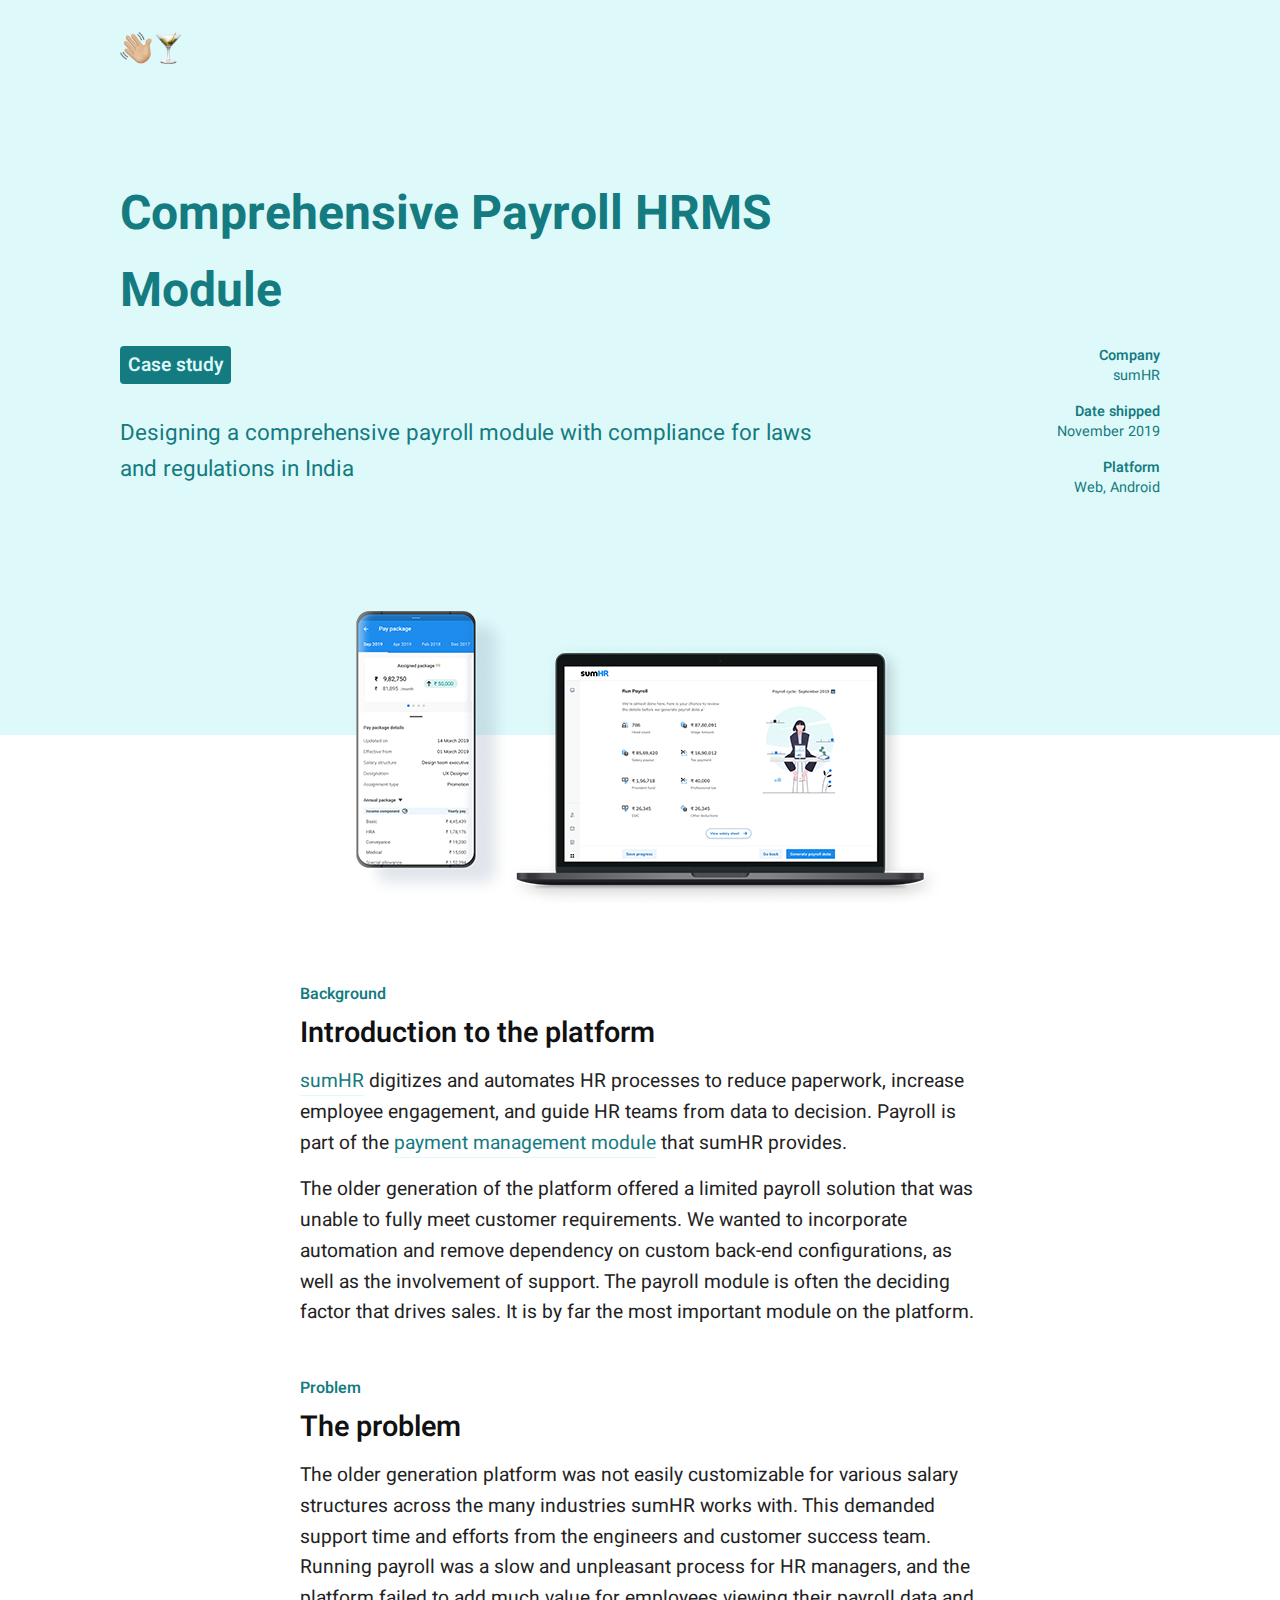
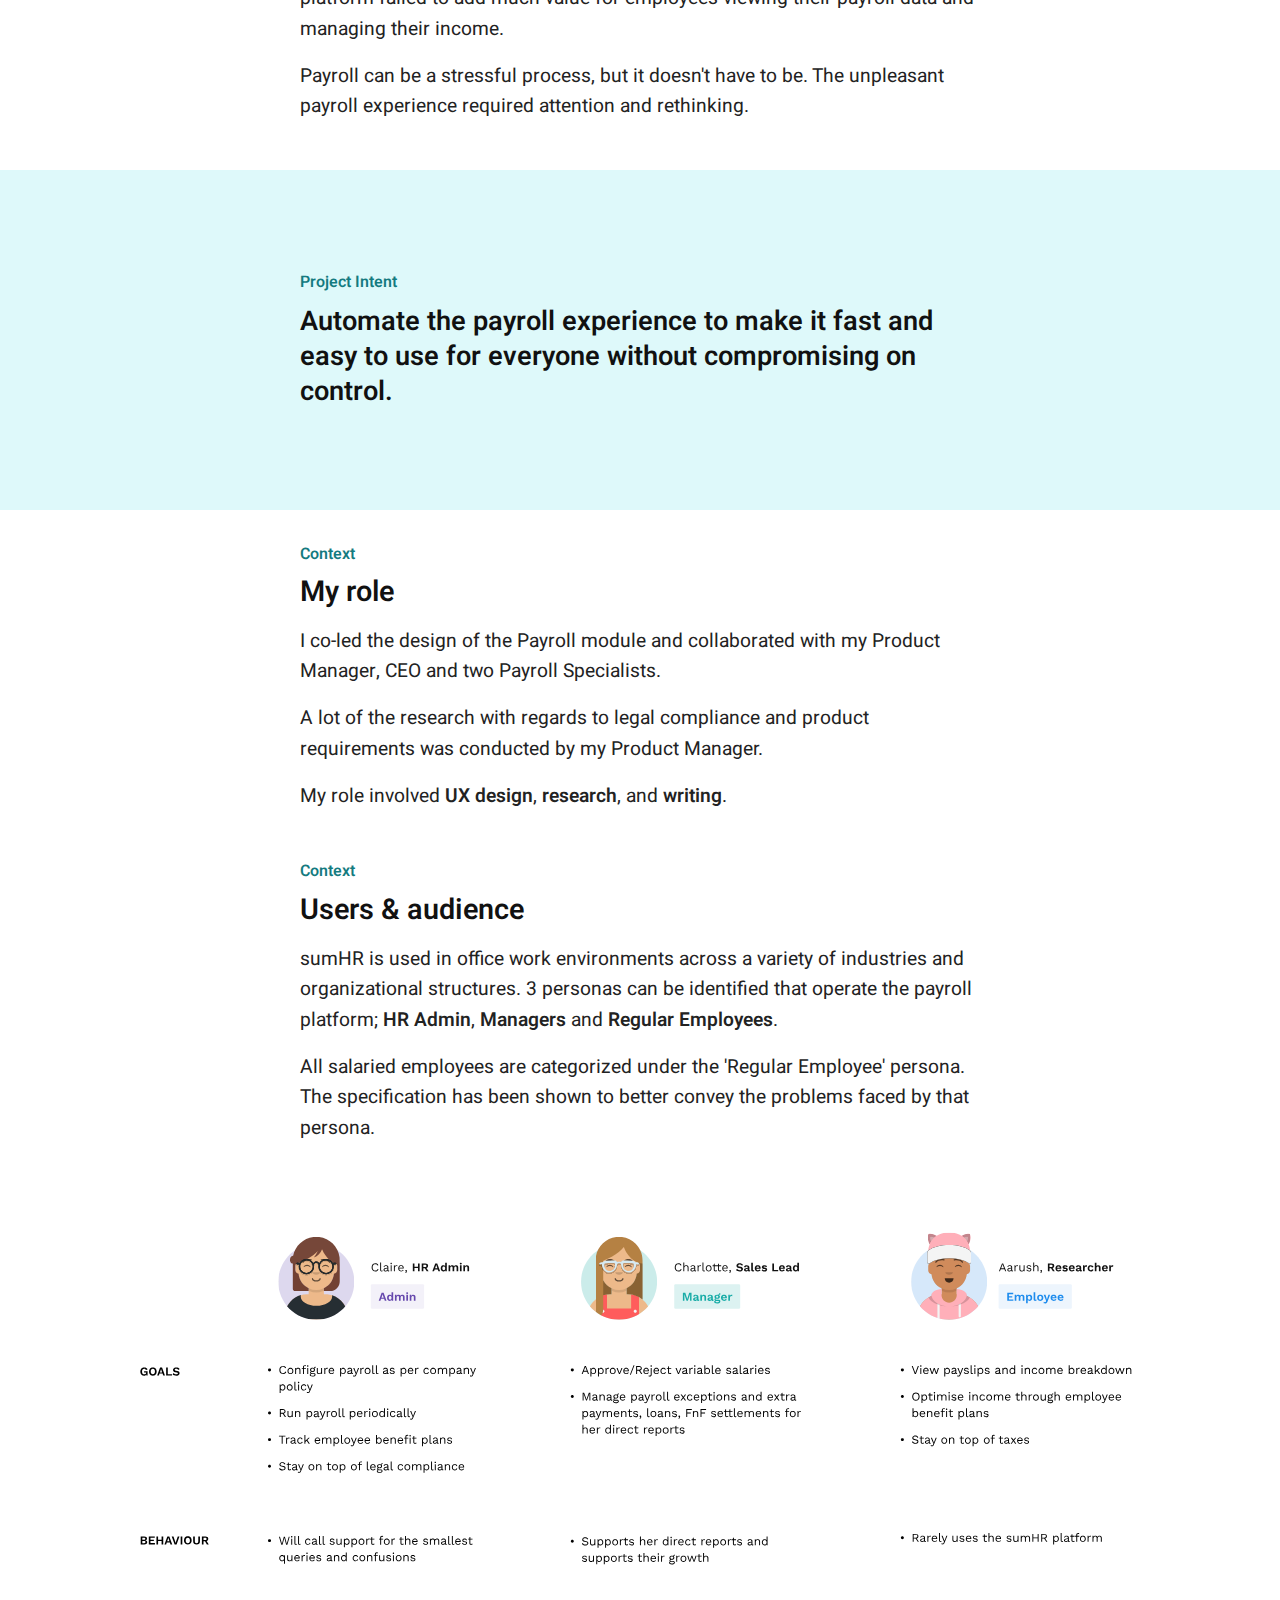
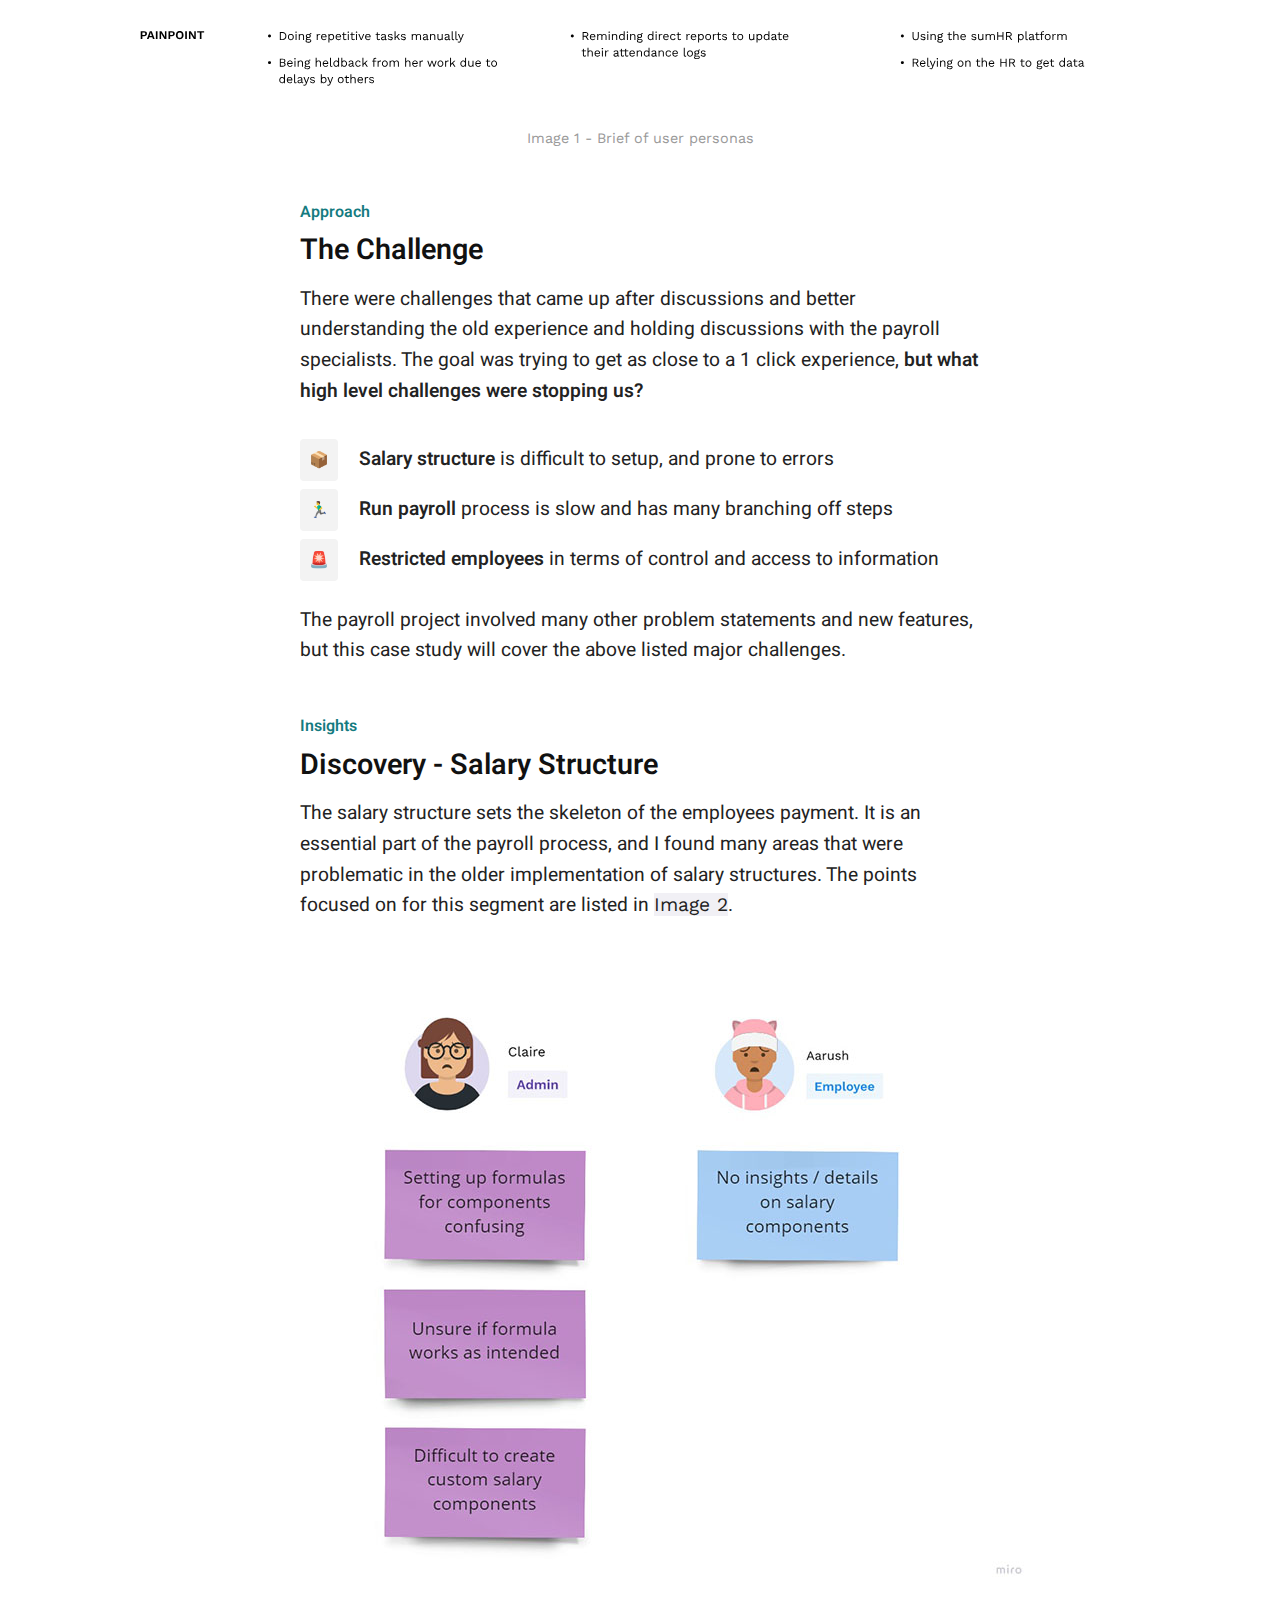
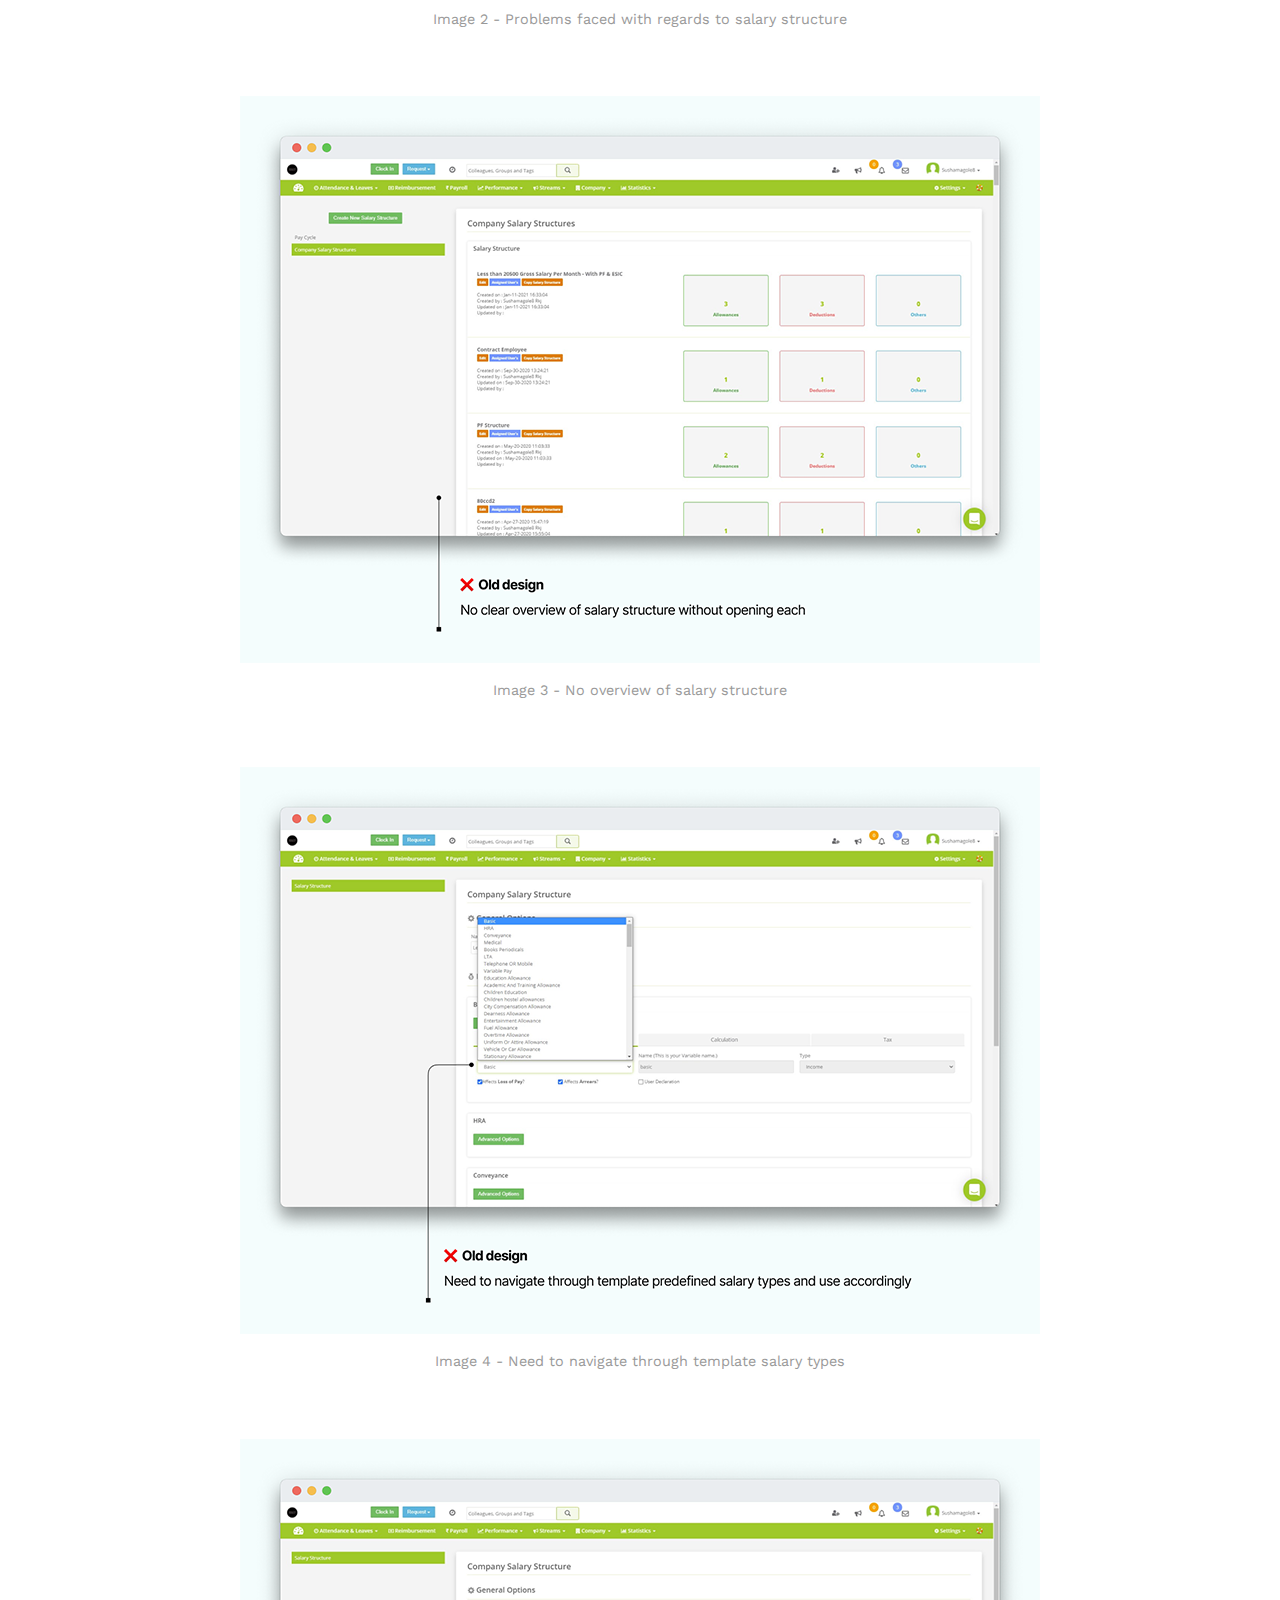
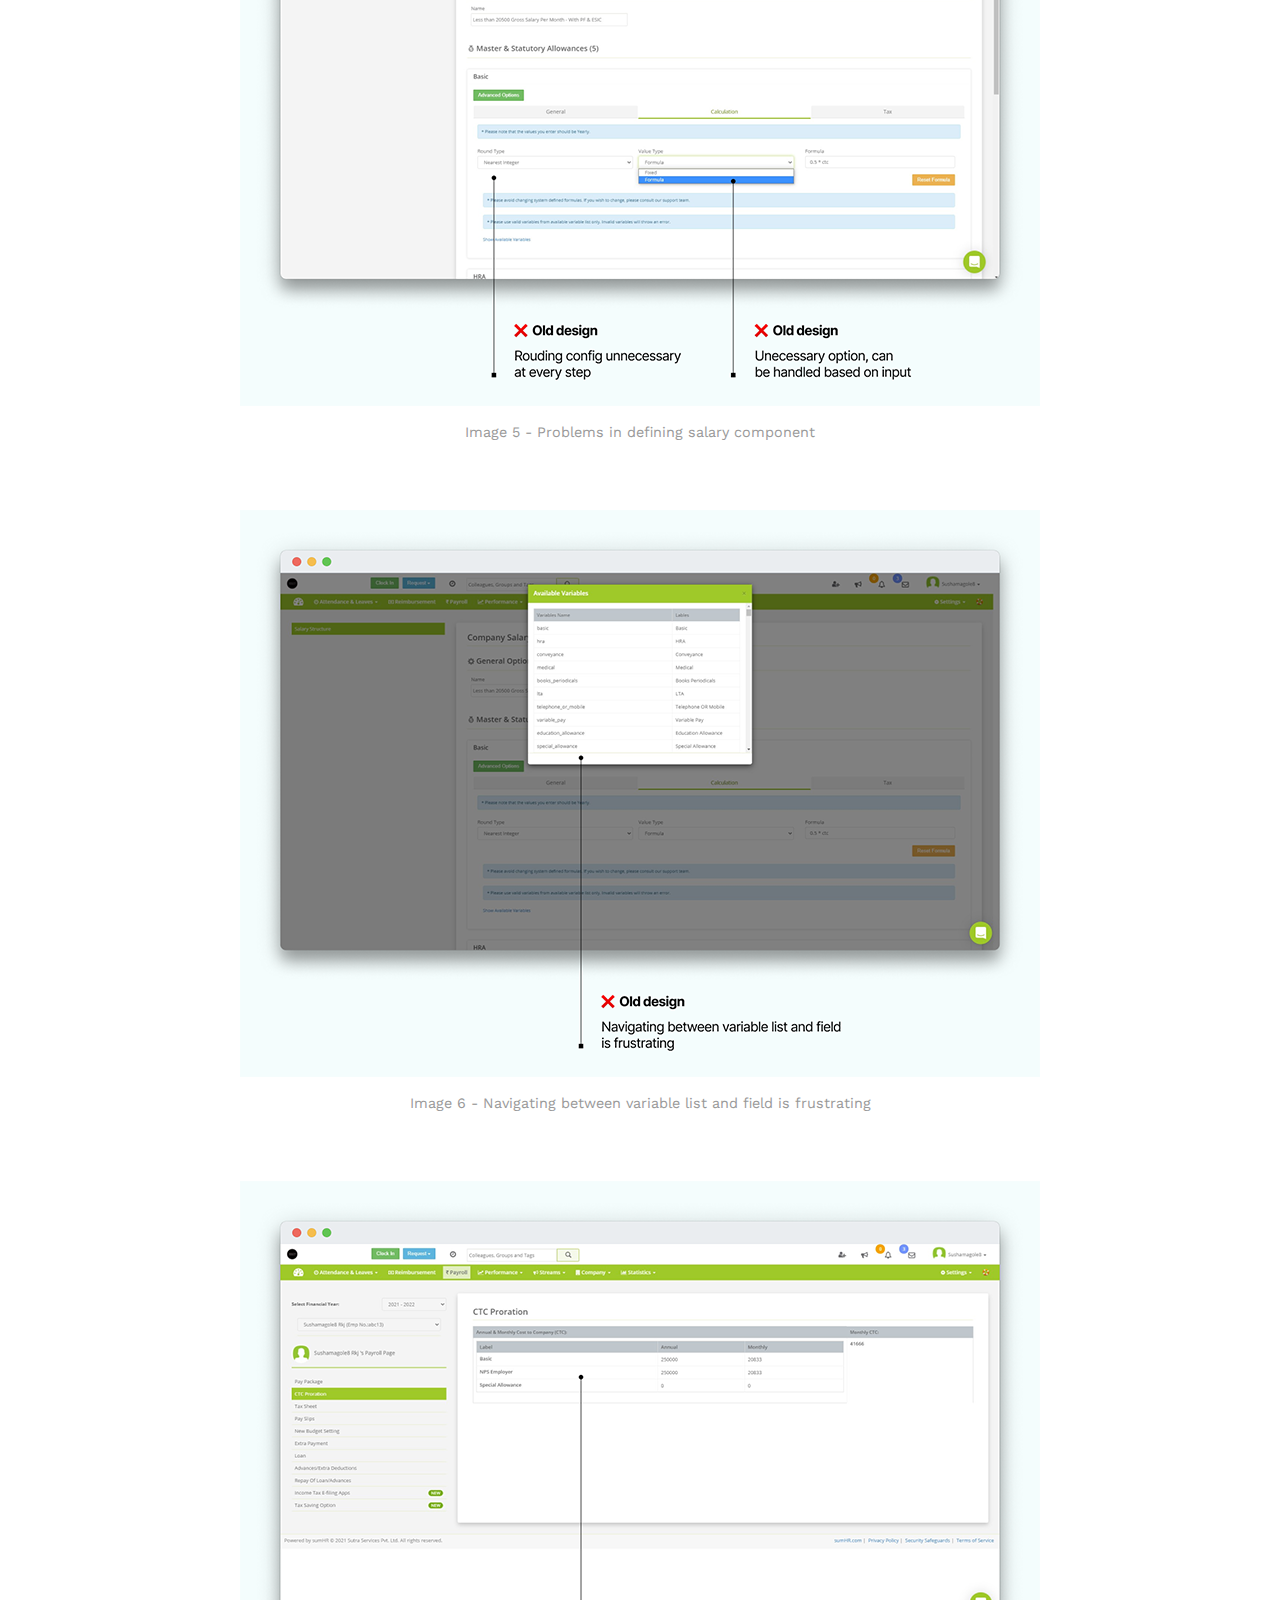
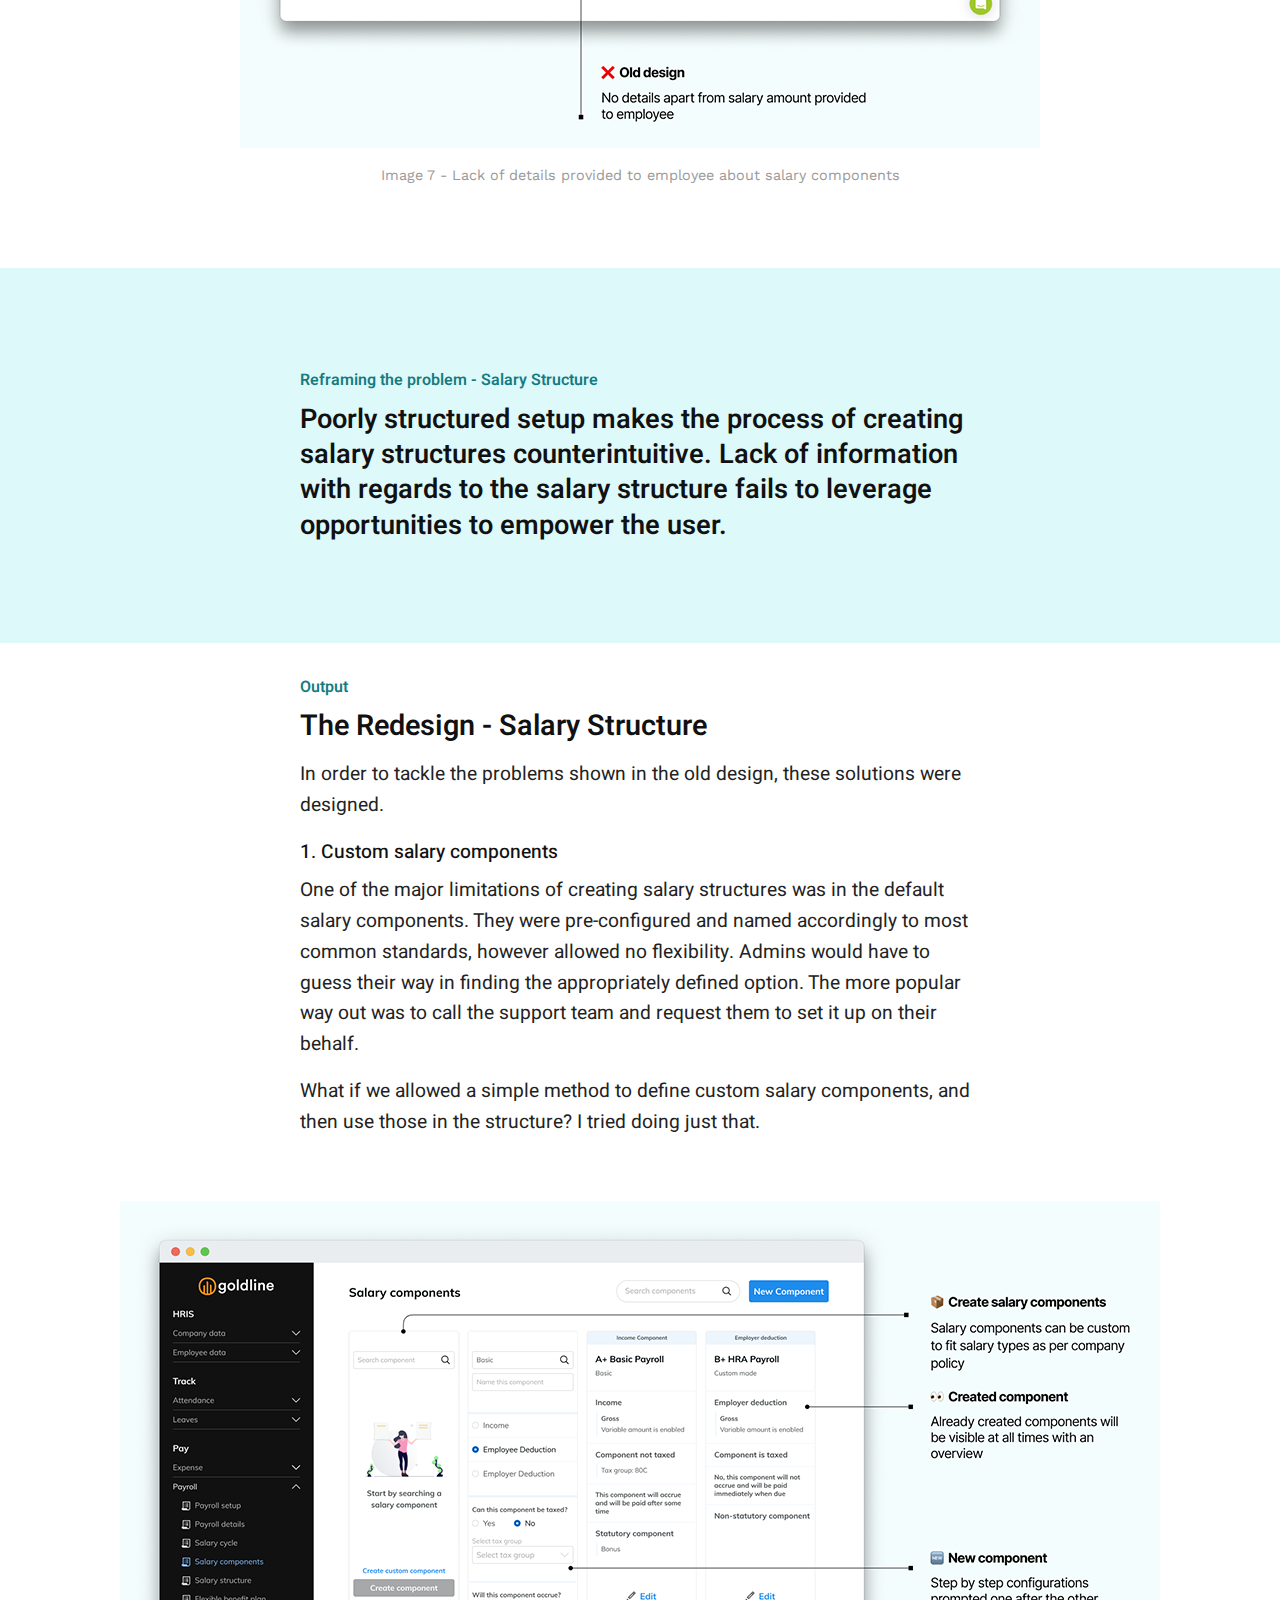
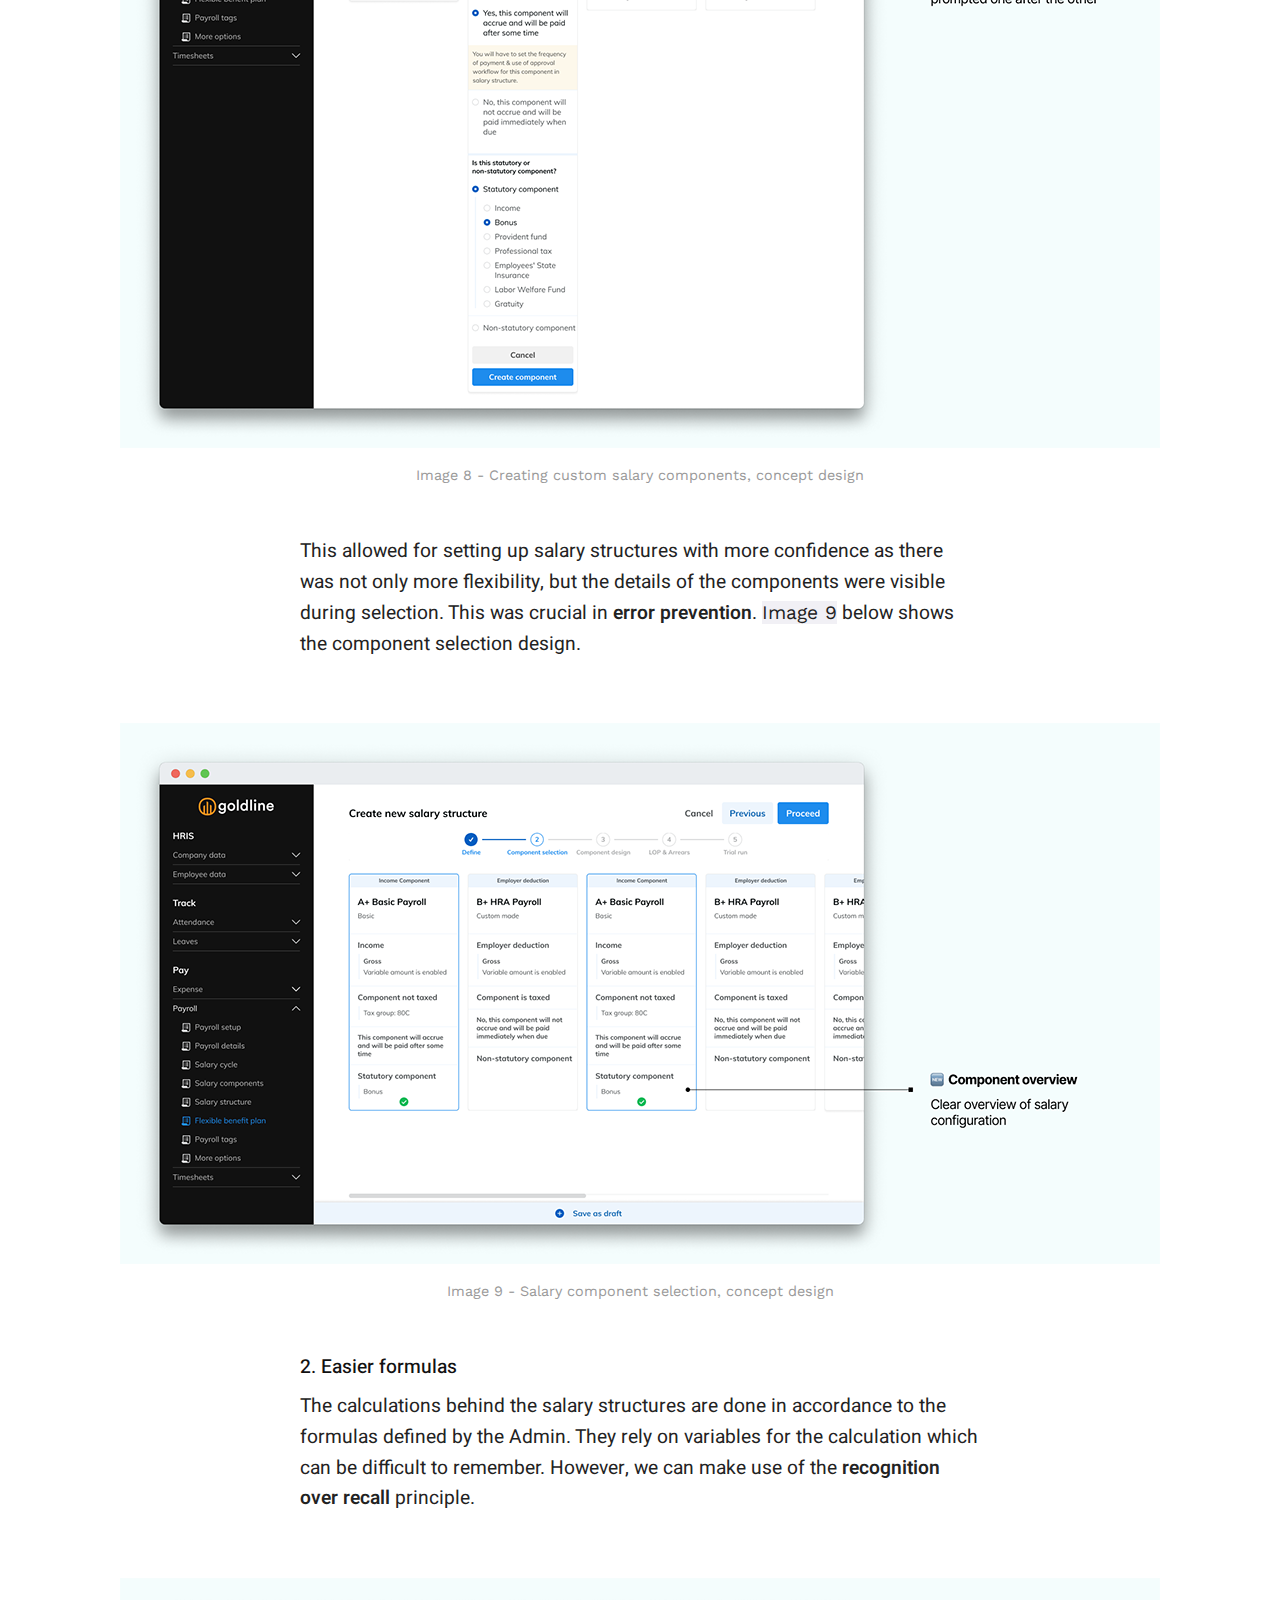
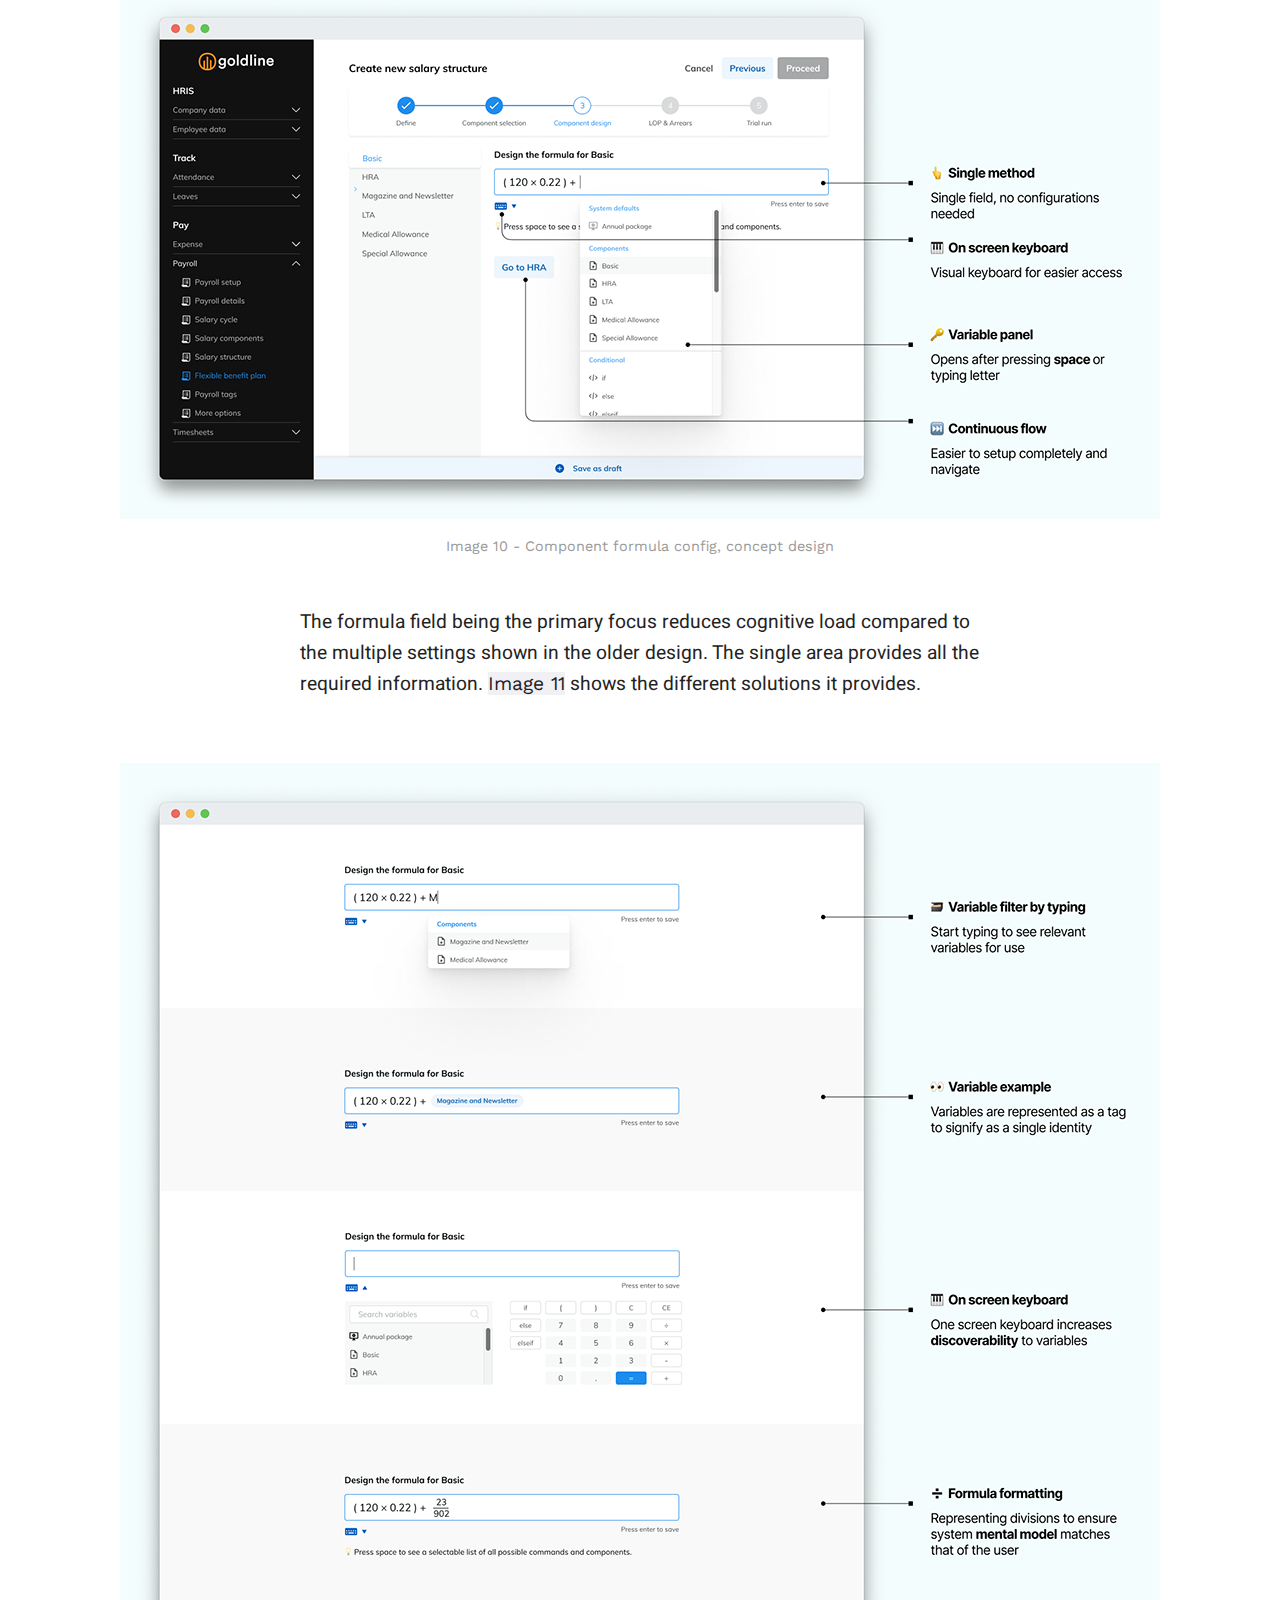
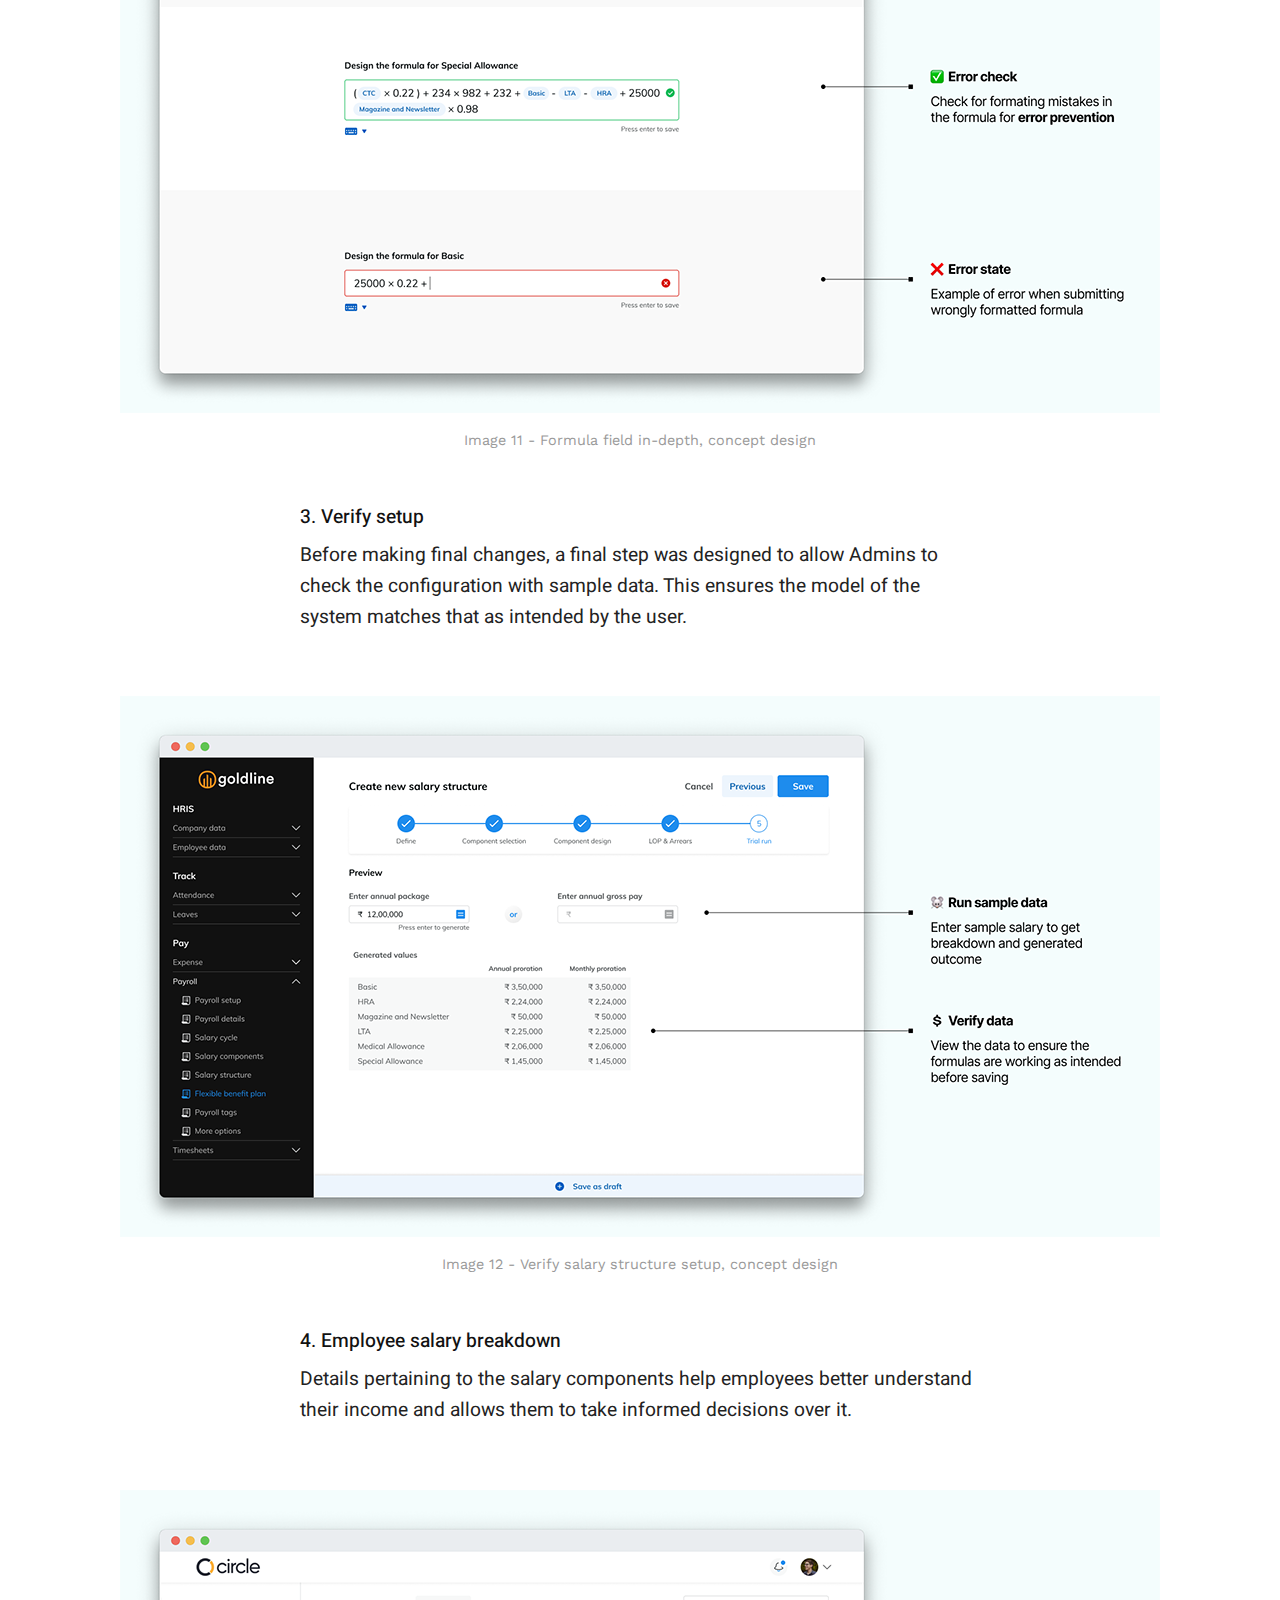
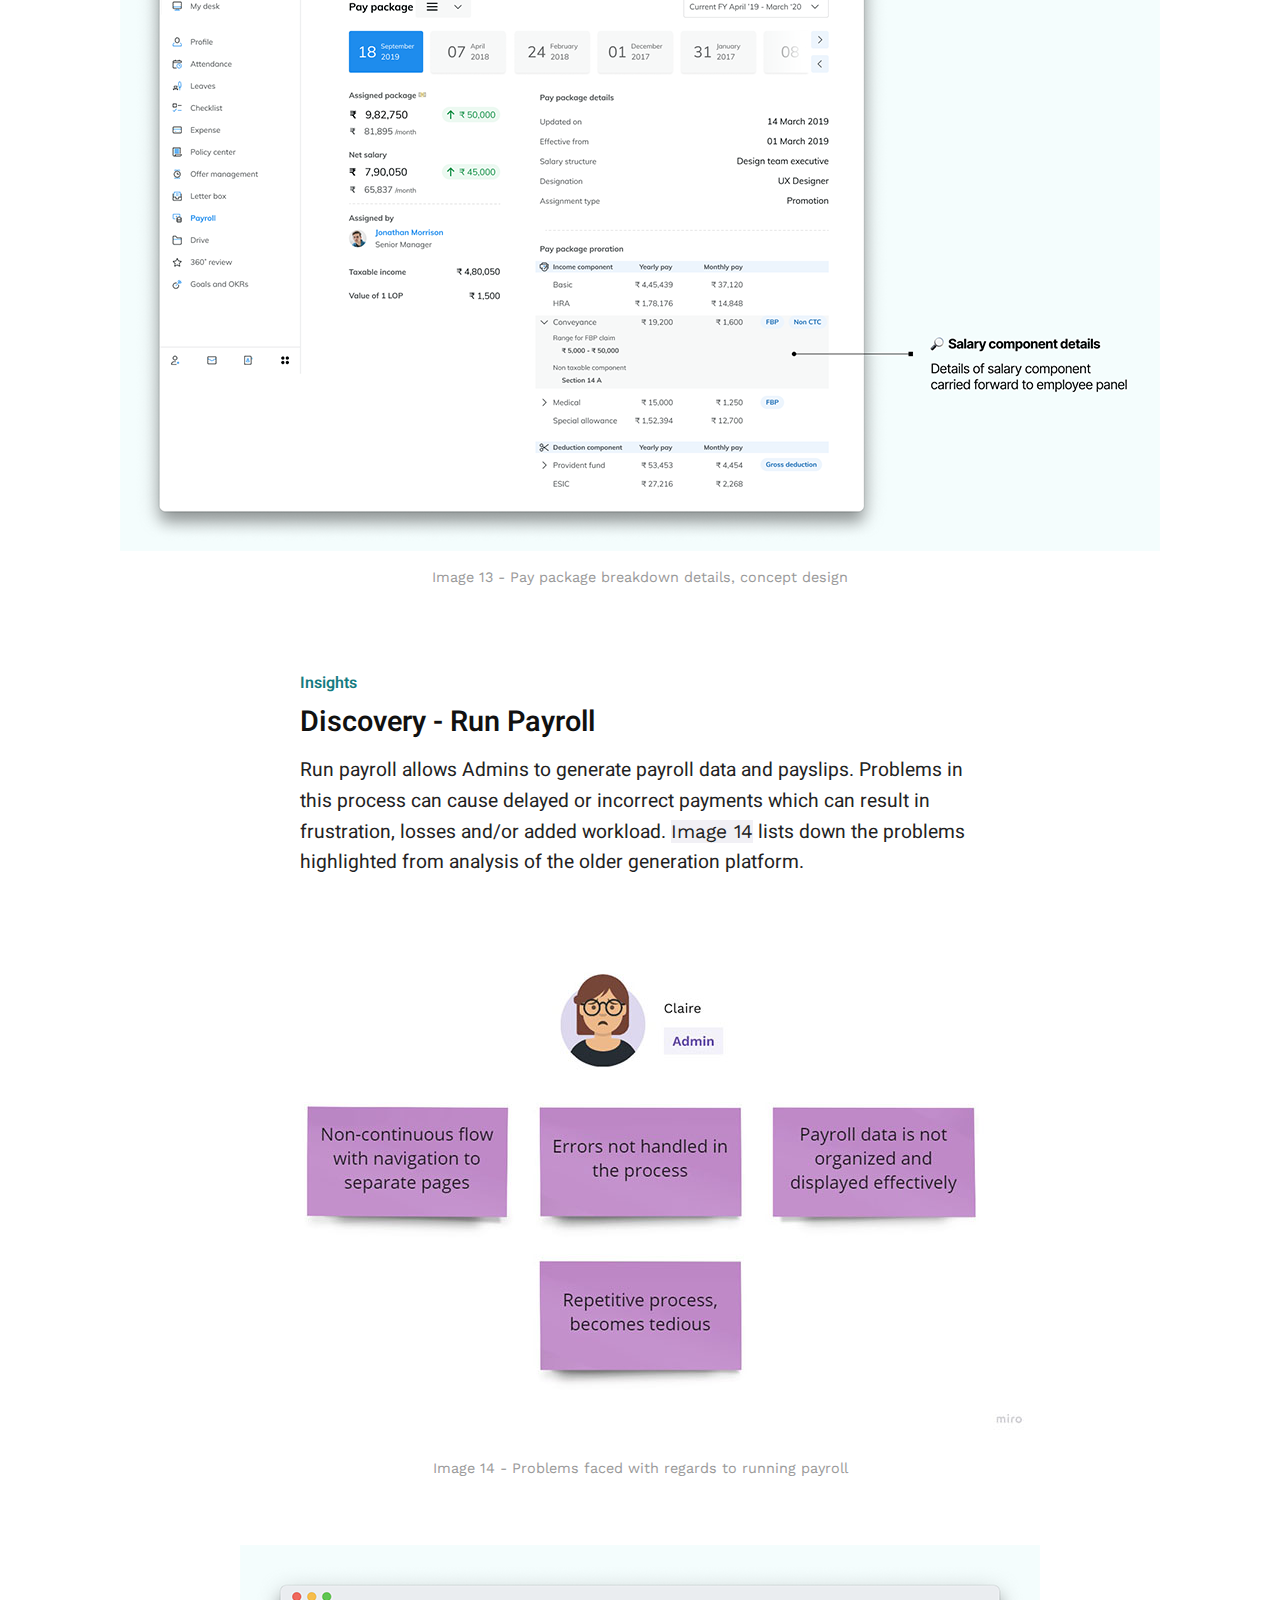
==== commit 78e61683: "updates" ====
--- a/payroll-module.html
+++ b/payroll-module.html
@@ -169,7 +169,7 @@
         <div class="bigHeading">My role</div>
 
         <p class="paraContent">
-          I led the design of the Payroll module and collaborated with my
+          I co-led the design of the Payroll module and collaborated with my
           Product Manager, CEO and two Payroll Specialists.
         </p>
 
